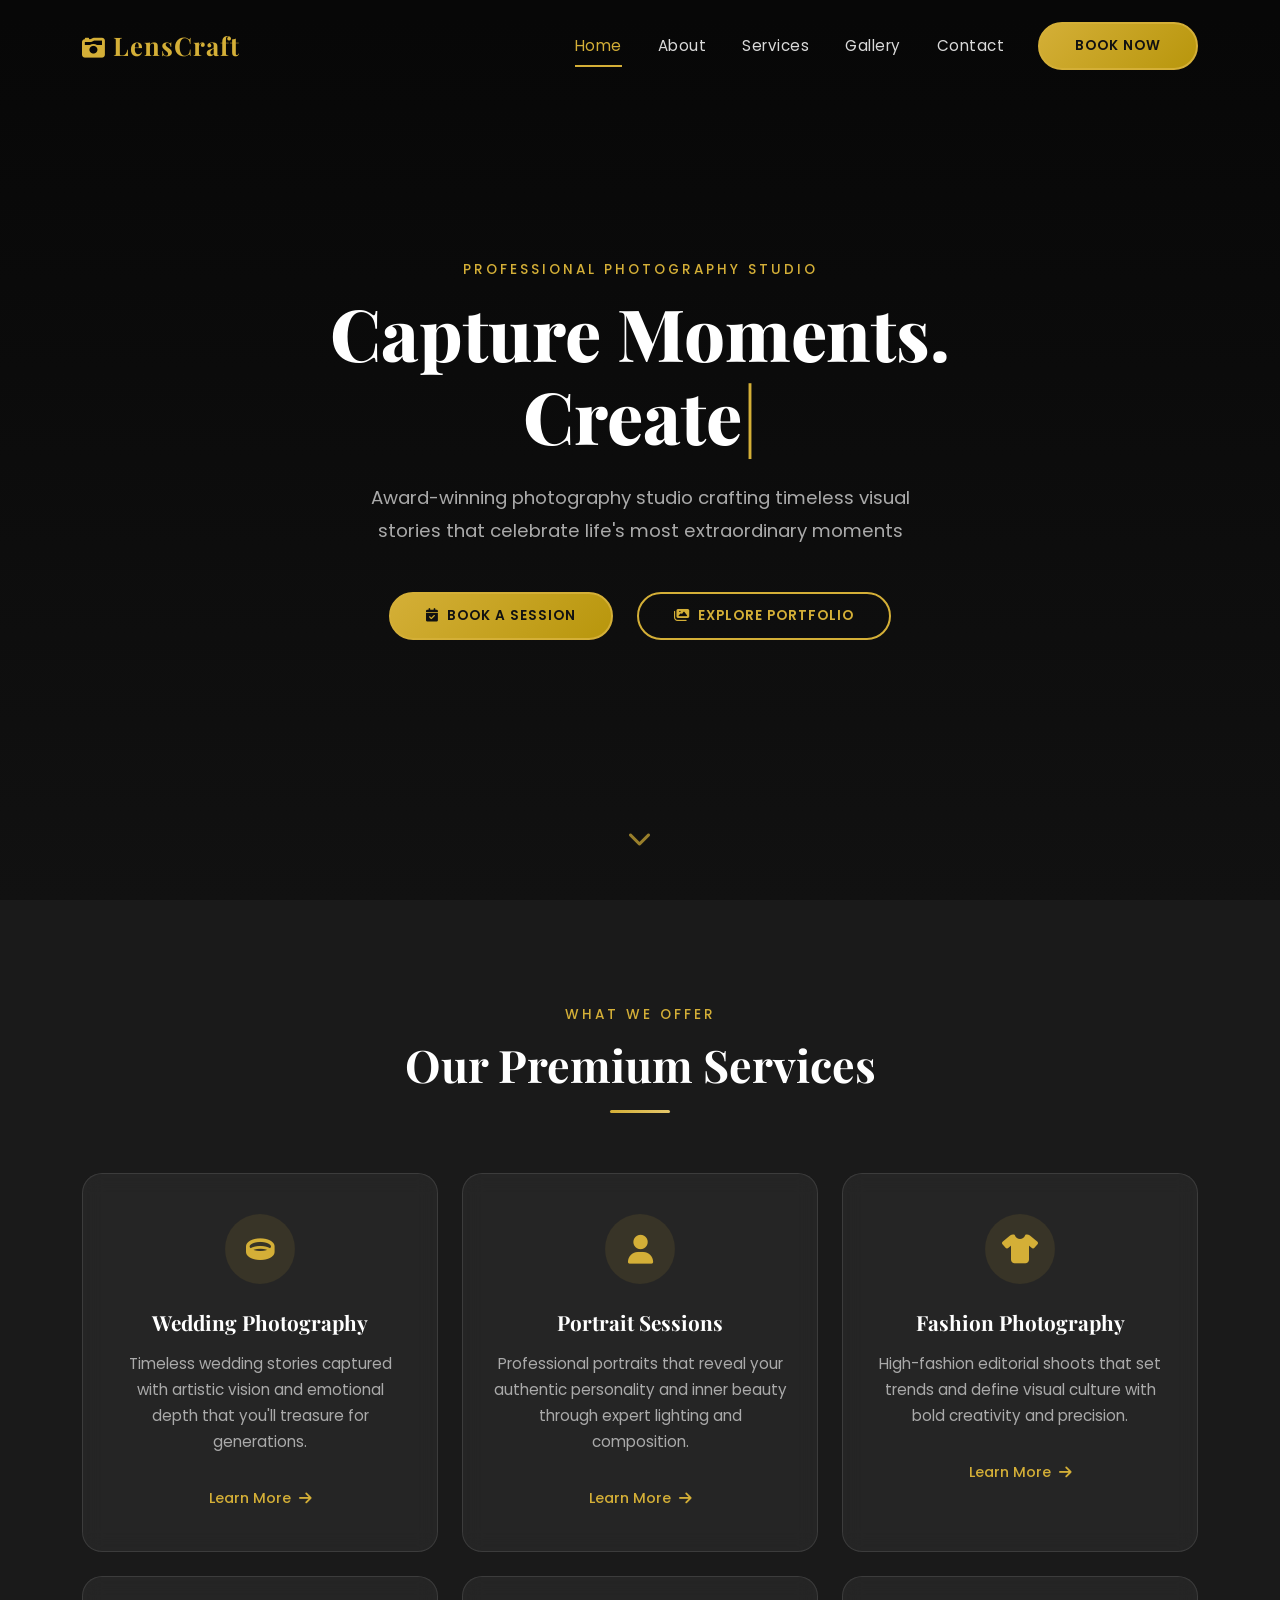
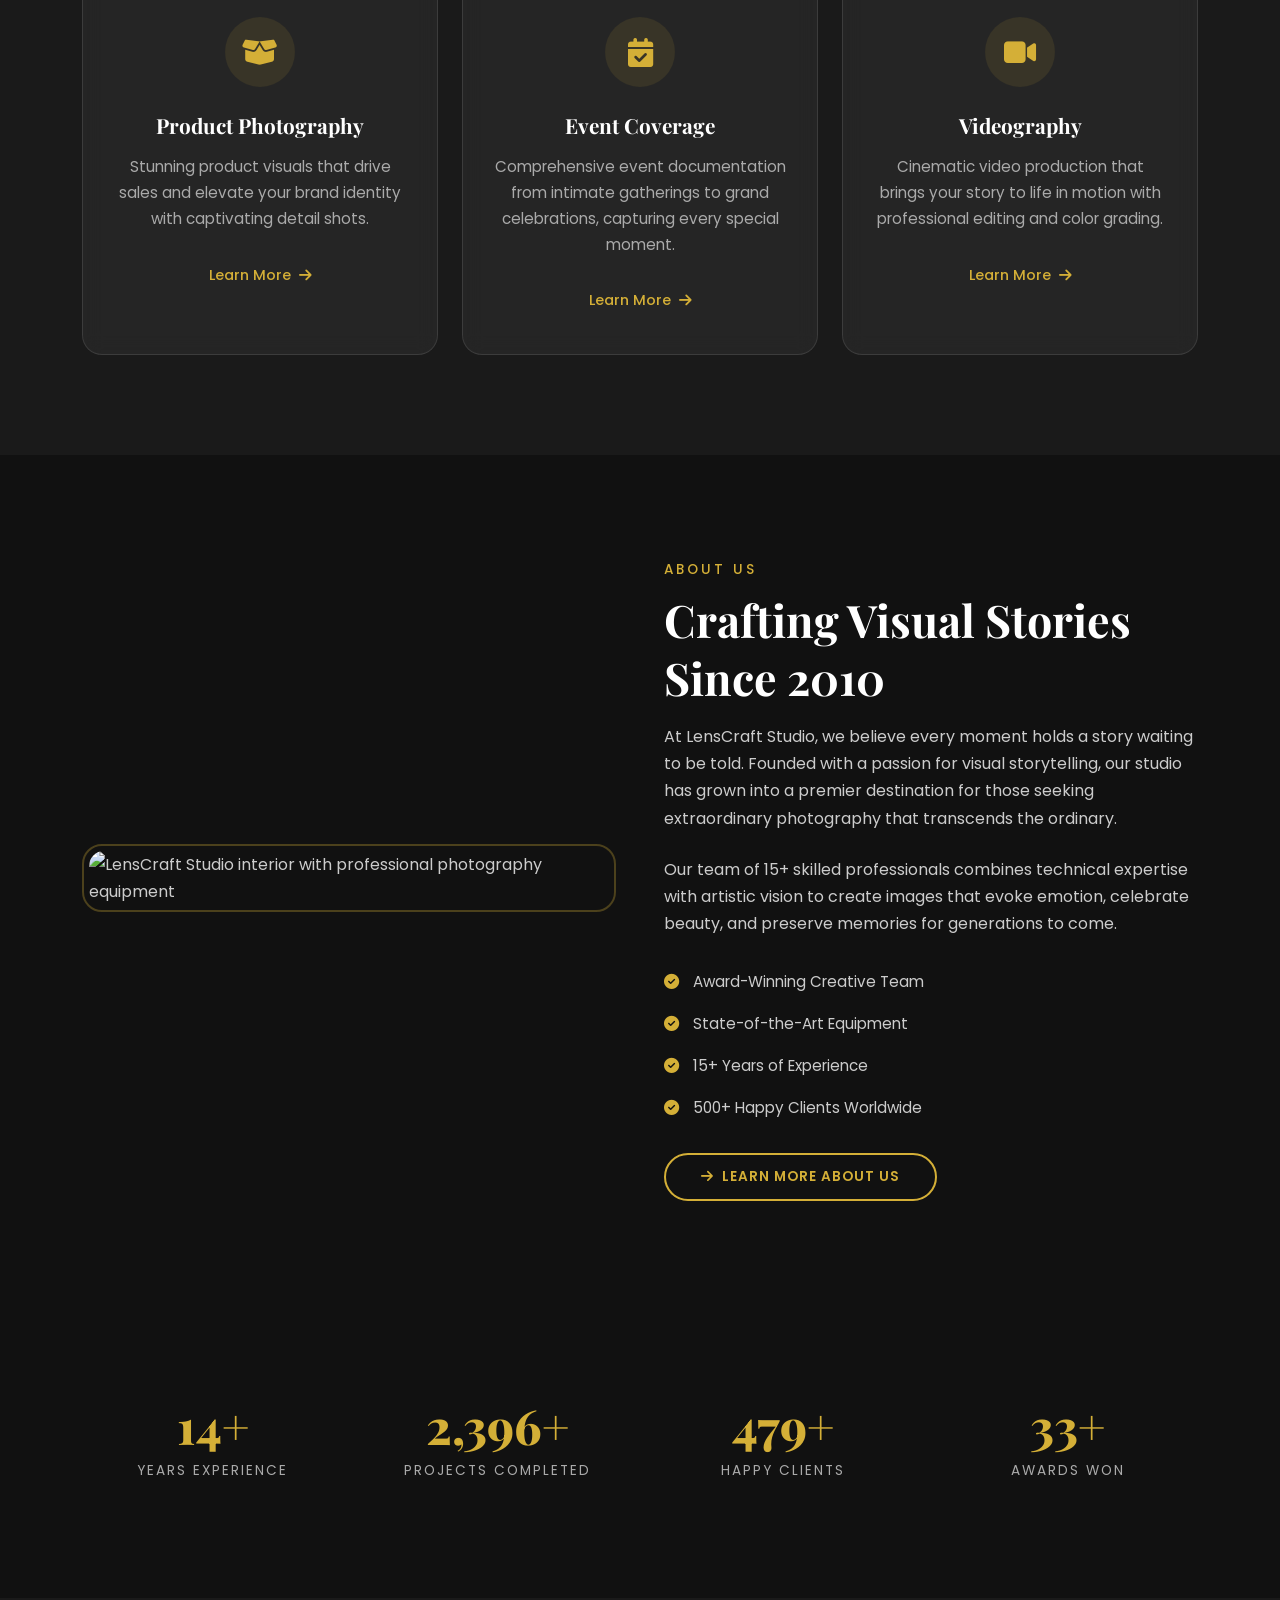
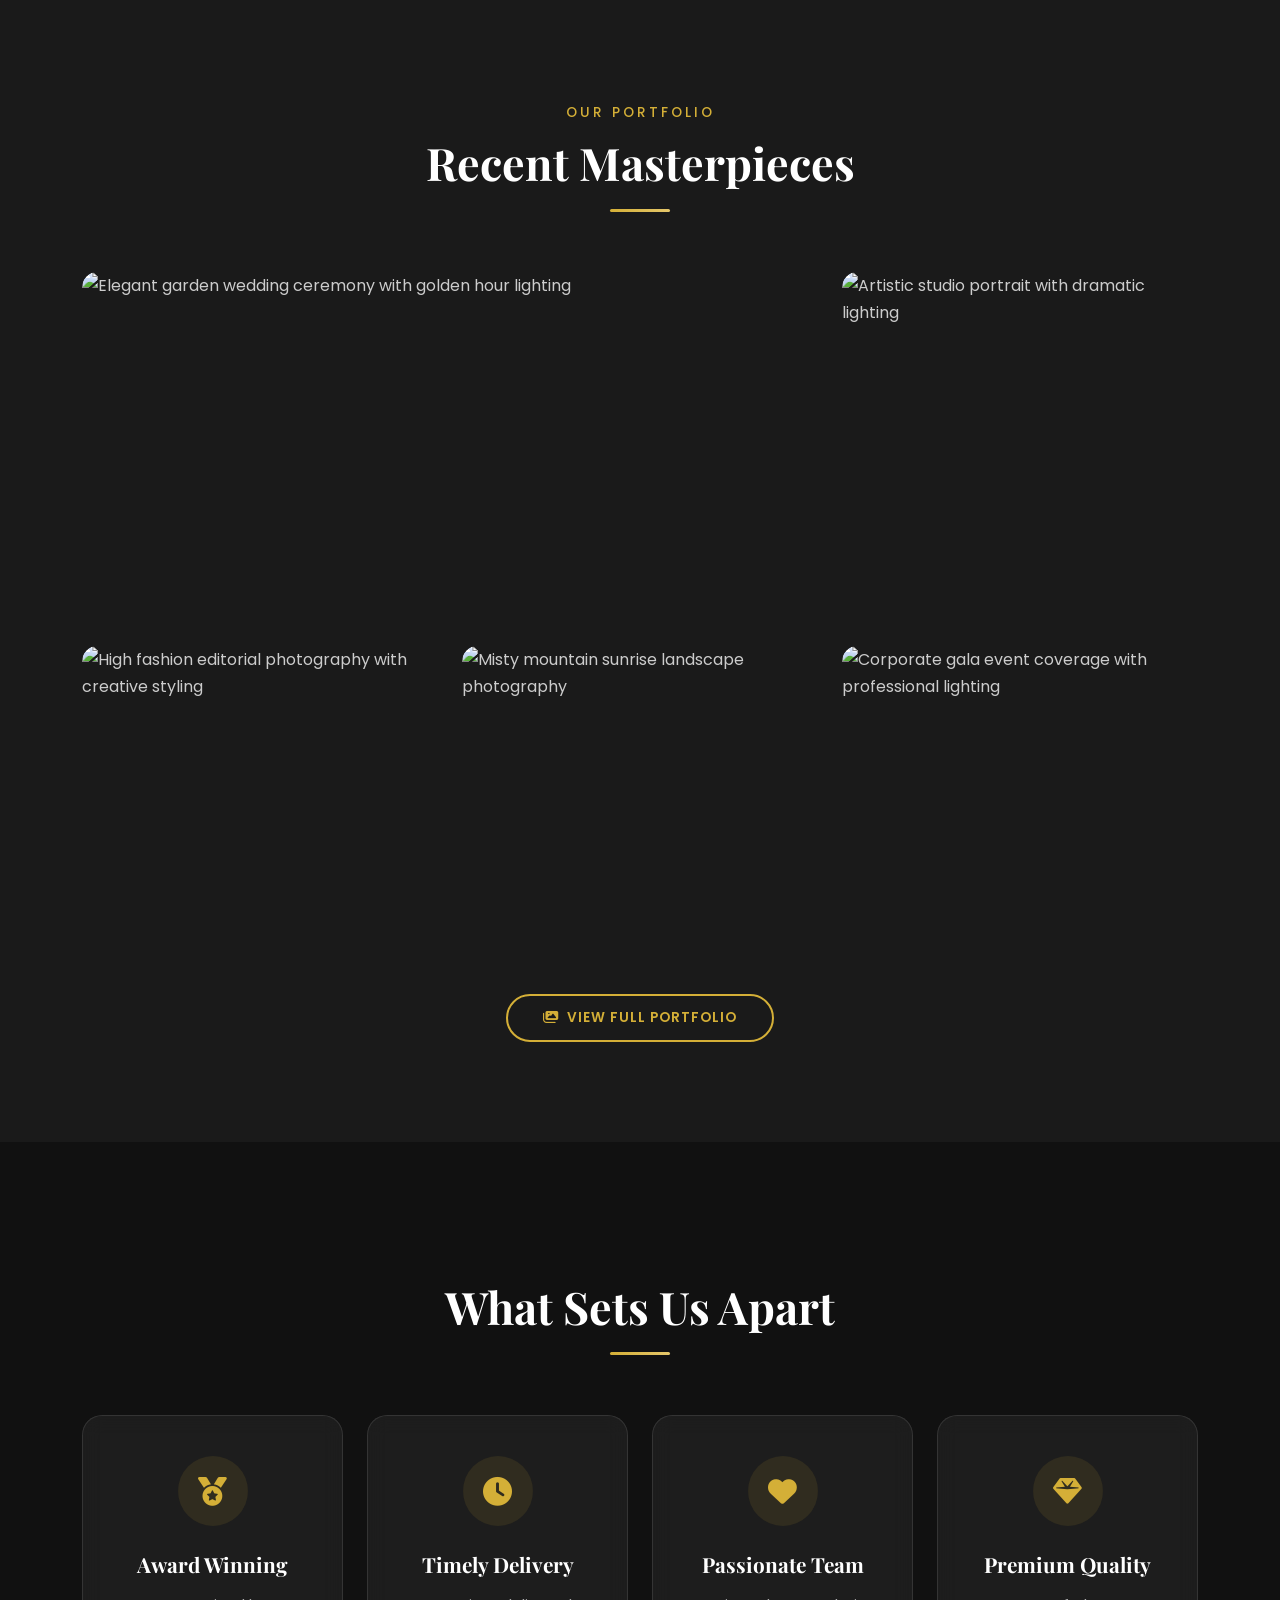
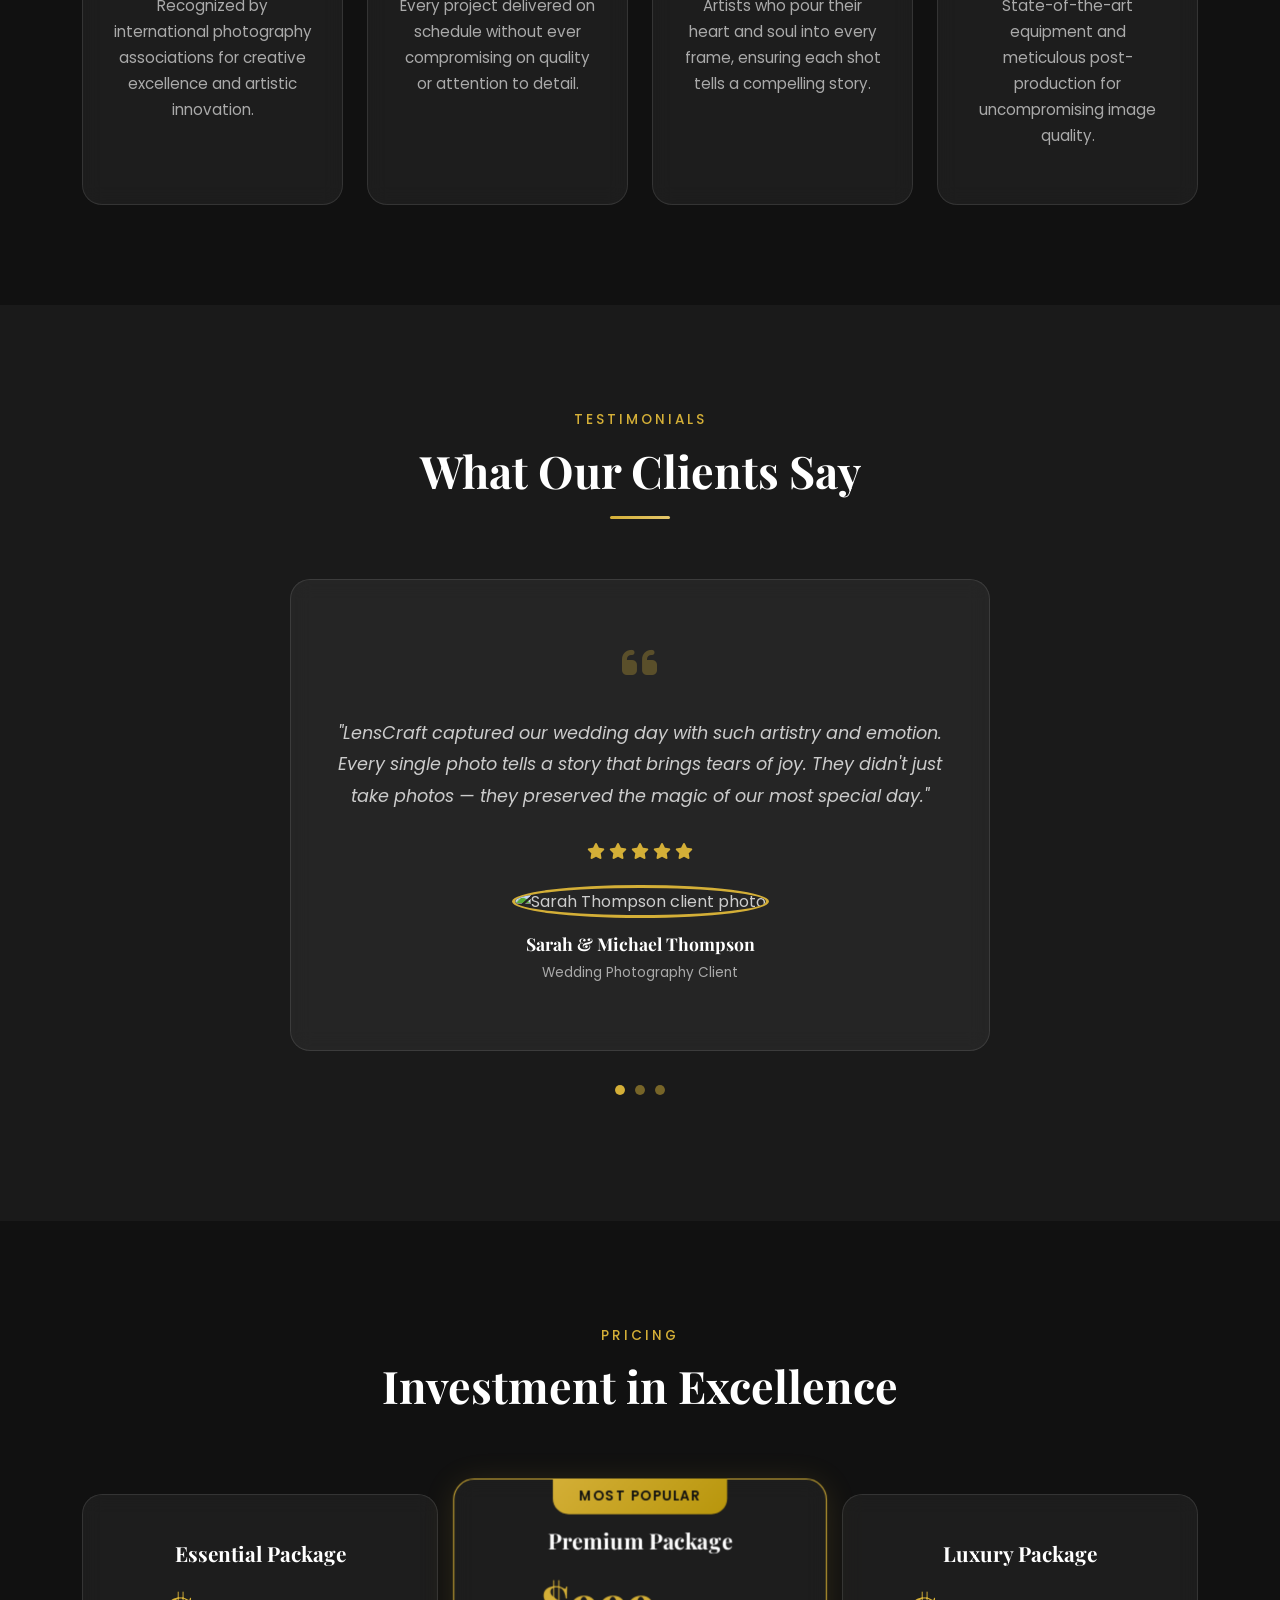
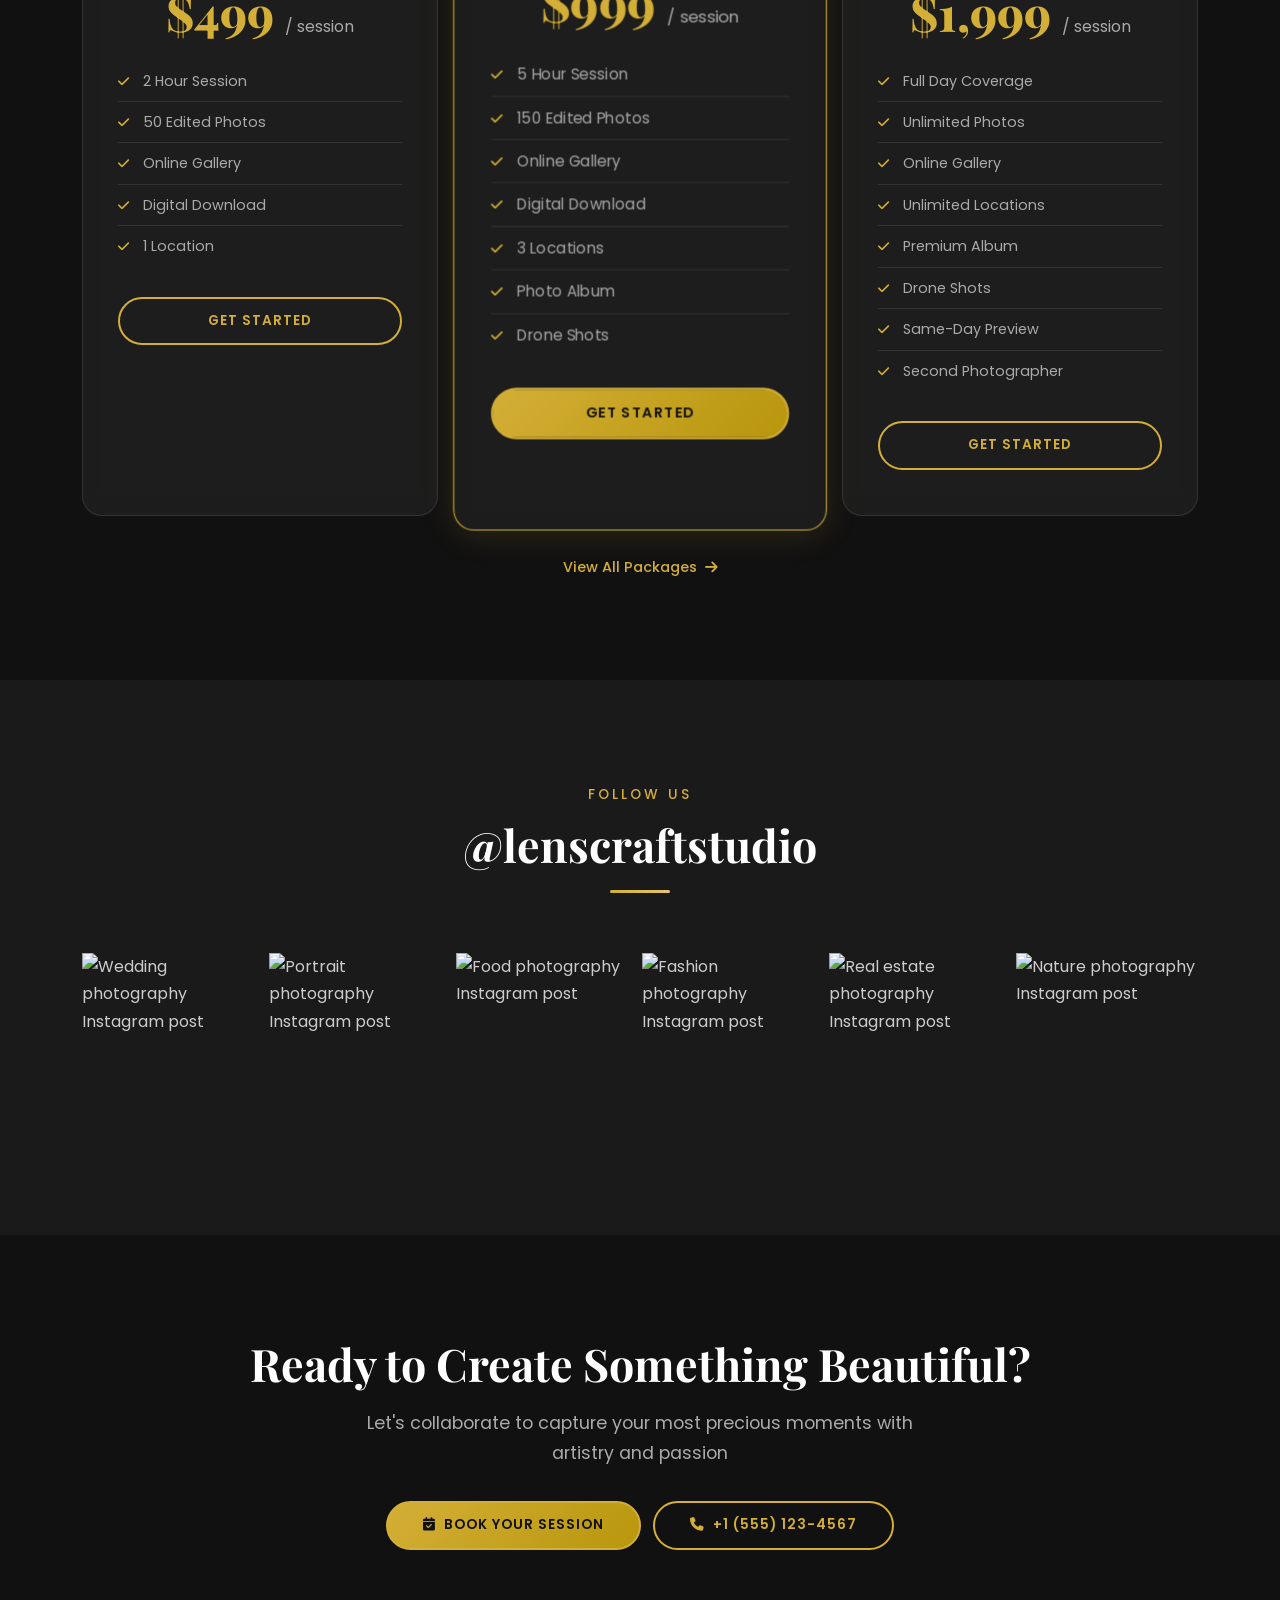
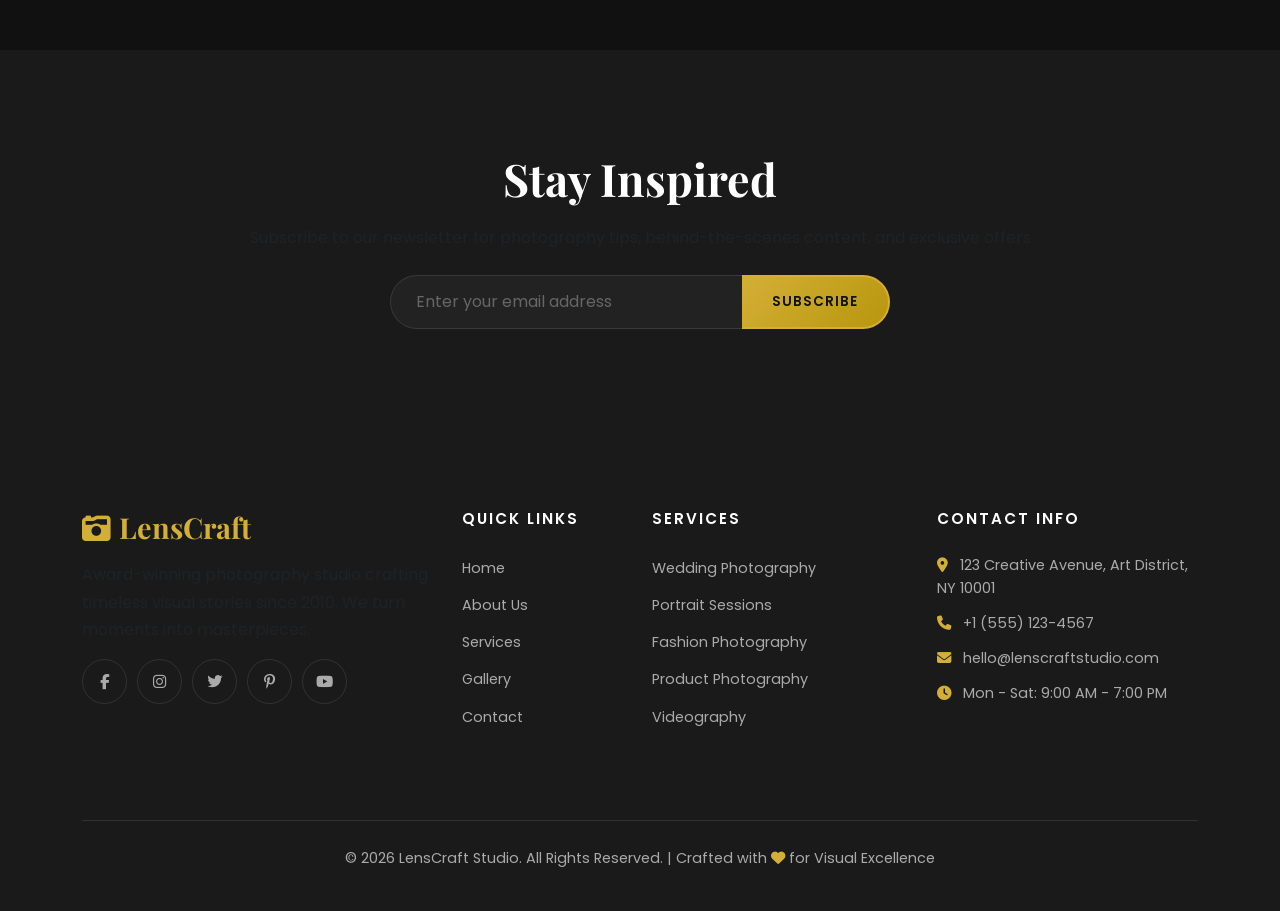
==== index.html @ 36d91181 "Initial commit" ====
<!DOCTYPE html>
<html lang="en">
<head>
    <meta charset="UTF-8">
    <meta name="viewport" content="width=device-width, initial-scale=1.0">
    <meta http-equiv="X-UA-Compatible" content="ie=edge">
    <title>LensCraft Studio | Premium Photography & Videography Services</title>
    <meta name="description" content="LensCraft Studio offers world-class photography and videography services. Specializing in weddings, portraits, fashion, and commercial photography. Book your session today.">
    <meta name="keywords" content="photography studio, wedding photography, portrait photography, professional photographer, videography">
    <meta name="author" content="LensCraft Studio">
    <!-- Open Graph -->
    <meta property="og:title" content="LensCraft Studio | Premium Photography & Videography">
    <meta property="og:description" content="Capture your most precious moments with our world-class photography services.">
    <meta property="og:type" content="website">
    <meta property="og:url" content="https://www.lenscraftstudio.com">
    <meta property="og:image" content="images/og-image.jpg">
    <!-- Twitter Card -->
    <meta name="twitter:card" content="summary_large_image">
    <meta name="twitter:title" content="LensCraft Studio | Premium Photography">
    <meta name="twitter:description" content="World-class photography and videography services.">
    <link rel="icon" type="image/png" href="images/favicon.png">
    <!-- CDN Links -->
    <link href="https://cdn.jsdelivr.net/npm/bootstrap@5.3.3/dist/css/bootstrap.min.css" rel="stylesheet">
    <link href="https://cdnjs.cloudflare.com/ajax/libs/font-awesome/6.5.1/css/all.min.css" rel="stylesheet">
    <link href="https://cdn.jsdelivr.net/npm/bootstrap-icons@1.11.3/font/bootstrap-icons.min.css" rel="stylesheet">
    <link href="https://fonts.googleapis.com/css2?family=Playfair+Display:wght@400;500;600;700;800;900&family=Poppins:wght@300;400;500;600;700&display=swap" rel="stylesheet">
    <link rel="stylesheet" href="css/style.css">
    <link rel="stylesheet" href="css/responsive.css">
</head>
<body>

    <!-- ======================== Loading Screen ======================== -->
    <div id="loading-screen">
        <div class="loader-content">
            <div class="spinner"></div>
            <p class="loader-text">LensCraft Studio</p>
        </div>
    </div>

    <!-- ======================== Navigation ======================== -->
    <nav class="navbar navbar-expand-lg navbar-dark fixed-top main-navbar" id="mainNavbar">
        <div class="container">
            <a class="navbar-brand" href="index.html">
                <i class="fas fa-camera-retro me-2"></i>LensCraft
            </a>
            <button class="navbar-toggler border-0" type="button" data-bs-toggle="collapse" data-bs-target="#navbarNav" aria-controls="navbarNav" aria-expanded="false" aria-label="Toggle navigation">
                <span class="navbar-toggler-icon"></span>
            </button>
            <div class="collapse navbar-collapse" id="navbarNav">
                <ul class="navbar-nav ms-auto me-lg-3">
                    <li class="nav-item"><a class="nav-link" href="index.html">Home</a></li>
                    <li class="nav-item"><a class="nav-link" href="about.html">About</a></li>
                    <li class="nav-item"><a class="nav-link" href="services.html">Services</a></li>
                    <li class="nav-item"><a class="nav-link" href="gallery.html">Gallery</a></li>
                    <li class="nav-item"><a class="nav-link" href="contact.html">Contact</a></li>
                </ul>
                <a href="contact.html" class="btn btn-gold">Book Now</a>
            </div>
        </div>
    </nav>

    <!-- ======================== Hero Section ======================== -->
    <section class="hero-section" style="background-image: url('https://images.unsplash.com/photo-1492691527719-9d1e07e534b4?w=1920&q=80');" aria-label="Hero Banner">
        <div class="hero-overlay"></div>
        <div class="hero-content">
            <p class="section-subtitle reveal">PROFESSIONAL PHOTOGRAPHY STUDIO</p>
            <h1 class="hero-title reveal reveal-delay-1">
                <span class="typing-text" data-text="Capture Moments. Create Memories."></span><span class="typing-cursor">|</span>
            </h1>
            <p class="hero-subtitle reveal reveal-delay-2">Award-winning photography studio crafting timeless visual stories that celebrate life's most extraordinary moments</p>
            <div class="hero-buttons reveal reveal-delay-3">
                <a href="contact.html" class="btn btn-gold"><i class="fas fa-calendar-check me-2"></i>Book a Session</a>
                <a href="gallery.html" class="btn btn-gold-outline"><i class="fas fa-images me-2"></i>Explore Portfolio</a>
            </div>
        </div>
        <a href="#services" class="scroll-indicator" aria-label="Scroll down">
            <i class="fas fa-chevron-down"></i>
        </a>
    </section>

    <!-- ======================== Featured Services ======================== -->
    <section id="services" class="section-padding bg-darker-section">
        <div class="container">
            <div class="section-header">
                <p class="section-subtitle reveal">WHAT WE OFFER</p>
                <h2 class="section-title reveal">Our Premium Services</h2>
                <div class="section-divider reveal"></div>
            </div>
            <div class="row g-4">
                <!-- Service 1 -->
                <div class="col-lg-4 col-md-6 reveal reveal-delay-1">
                    <div class="glass-card text-center">
                        <div class="card-icon mx-auto"><i class="fas fa-ring"></i></div>
                        <h5>Wedding Photography</h5>
                        <p>Timeless wedding stories captured with artistic vision and emotional depth that you'll treasure for generations.</p>
                        <a href="services.html" class="card-link">Learn More <i class="fas fa-arrow-right ms-1"></i></a>
                    </div>
                </div>
                <!-- Service 2 -->
                <div class="col-lg-4 col-md-6 reveal reveal-delay-2">
                    <div class="glass-card text-center">
                        <div class="card-icon mx-auto"><i class="fas fa-user"></i></div>
                        <h5>Portrait Sessions</h5>
                        <p>Professional portraits that reveal your authentic personality and inner beauty through expert lighting and composition.</p>
                        <a href="services.html" class="card-link">Learn More <i class="fas fa-arrow-right ms-1"></i></a>
                    </div>
                </div>
                <!-- Service 3 -->
                <div class="col-lg-4 col-md-6 reveal reveal-delay-3">
                    <div class="glass-card text-center">
                        <div class="card-icon mx-auto"><i class="fas fa-shirt"></i></div>
                        <h5>Fashion Photography</h5>
                        <p>High-fashion editorial shoots that set trends and define visual culture with bold creativity and precision.</p>
                        <a href="services.html" class="card-link">Learn More <i class="fas fa-arrow-right ms-1"></i></a>
                    </div>
                </div>
                <!-- Service 4 -->
                <div class="col-lg-4 col-md-6 reveal reveal-delay-1">
                    <div class="glass-card text-center">
                        <div class="card-icon mx-auto"><i class="fas fa-box-open"></i></div>
                        <h5>Product Photography</h5>
                        <p>Stunning product visuals that drive sales and elevate your brand identity with captivating detail shots.</p>
                        <a href="services.html" class="card-link">Learn More <i class="fas fa-arrow-right ms-1"></i></a>
                    </div>
                </div>
                <!-- Service 5 -->
                <div class="col-lg-4 col-md-6 reveal reveal-delay-2">
                    <div class="glass-card text-center">
                        <div class="card-icon mx-auto"><i class="fas fa-calendar-check"></i></div>
                        <h5>Event Coverage</h5>
                        <p>Comprehensive event documentation from intimate gatherings to grand celebrations, capturing every special moment.</p>
                        <a href="services.html" class="card-link">Learn More <i class="fas fa-arrow-right ms-1"></i></a>
                    </div>
                </div>
                <!-- Service 6 -->
                <div class="col-lg-4 col-md-6 reveal reveal-delay-3">
                    <div class="glass-card text-center">
                        <div class="card-icon mx-auto"><i class="fas fa-video"></i></div>
                        <h5>Videography</h5>
                        <p>Cinematic video production that brings your story to life in motion with professional editing and color grading.</p>
                        <a href="services.html" class="card-link">Learn More <i class="fas fa-arrow-right ms-1"></i></a>
                    </div>
                </div>
            </div>
        </div>
    </section>

    <!-- ======================== About Preview ======================== -->
    <section class="section-padding">
        <div class="container">
            <div class="row align-items-center g-5">
                <div class="col-lg-6 reveal">
                    <div class="gold-border-accent">
                        <div class="img-zoom-container">
                            <img src="https://images.unsplash.com/photo-1574717024653-61fd2cf4d44d?w=800&q=80" alt="LensCraft Studio interior with professional photography equipment" class="img-fluid rounded">
                        </div>
                    </div>
                </div>
                <div class="col-lg-6 reveal reveal-delay-1">
                    <p class="section-subtitle">ABOUT US</p>
                    <h2 class="section-title">Crafting Visual Stories Since 2010</h2>
                    <p class="mb-4">At LensCraft Studio, we believe every moment holds a story waiting to be told. Founded with a passion for visual storytelling, our studio has grown into a premier destination for those seeking extraordinary photography that transcends the ordinary.</p>
                    <p class="mb-4">Our team of 15+ skilled professionals combines technical expertise with artistic vision to create images that evoke emotion, celebrate beauty, and preserve memories for generations to come.</p>
                    <ul class="about-list mb-4">
                        <li><i class="fas fa-check-circle"></i> Award-Winning Creative Team</li>
                        <li><i class="fas fa-check-circle"></i> State-of-the-Art Equipment</li>
                        <li><i class="fas fa-check-circle"></i> 15+ Years of Experience</li>
                        <li><i class="fas fa-check-circle"></i> 500+ Happy Clients Worldwide</li>
                    </ul>
                    <a href="about.html" class="btn btn-gold-outline"><i class="fas fa-arrow-right me-2"></i>Learn More About Us</a>
                </div>
            </div>
        </div>
    </section>

    <!-- ======================== Counter / Stats Section ======================== -->
    <section class="counter-section section-padding" style="background-image: url('https://images.unsplash.com/photo-1505739998589-00fc462bc0cf?w=1920&q=80');">
        <div class="hero-overlay"></div>
        <div class="container">
            <div class="row g-4">
                <div class="col-lg-3 col-6">
                    <div class="counter-box">
                        <h3 class="counter-number" data-target="15" data-suffix="+">0+</h3>
                        <p class="counter-label">Years Experience</p>
                    </div>
                </div>
                <div class="col-lg-3 col-6">
                    <div class="counter-box">
                        <h3 class="counter-number" data-target="2500" data-suffix="+">0+</h3>
                        <p class="counter-label">Projects Completed</p>
                    </div>
                </div>
                <div class="col-lg-3 col-6">
                    <div class="counter-box">
                        <h3 class="counter-number" data-target="500" data-suffix="+">0+</h3>
                        <p class="counter-label">Happy Clients</p>
                    </div>
                </div>
                <div class="col-lg-3 col-6">
                    <div class="counter-box">
                        <h3 class="counter-number" data-target="35" data-suffix="+">0+</h3>
                        <p class="counter-label">Awards Won</p>
                    </div>
                </div>
            </div>
        </div>
    </section>

    <!-- ======================== Portfolio Preview ======================== -->
    <section class="section-padding bg-darker-section">
        <div class="container">
            <div class="section-header">
                <p class="section-subtitle reveal">OUR PORTFOLIO</p>
                <h2 class="section-title reveal">Recent Masterpieces</h2>
                <div class="section-divider reveal"></div>
            </div>
            <div class="row g-4">
                <div class="col-lg-8 col-md-6 reveal reveal-delay-1">
                    <div class="gallery-item">
                        <div class="gallery-item-inner">
                            <img src="https://images.unsplash.com/photo-1519741497674-611481863552?w=800&q=80" alt="Elegant garden wedding ceremony with golden hour lighting" class="img-fluid" style="height: 350px; width: 100%; object-fit: cover;">
                            <div class="gallery-overlay">
                                <span class="category-badge">Wedding</span>
                                <h5>Golden Hour Ceremony</h5>
                                <p>View Project</p>
                            </div>
                        </div>
                    </div>
                </div>
                <div class="col-lg-4 col-md-6 reveal reveal-delay-2">
                    <div class="gallery-item">
                        <div class="gallery-item-inner">
                            <img src="https://images.unsplash.com/photo-1531746020798-e6953c6e8e04?w=800&q=80" alt="Artistic studio portrait with dramatic lighting" class="img-fluid" style="height: 350px; width: 100%; object-fit: cover;">
                            <div class="gallery-overlay">
                                <span class="category-badge">Portrait</span>
                                <h5>Studio Portrait</h5>
                                <p>View Project</p>
                            </div>
                        </div>
                    </div>
                </div>
                <div class="col-lg-4 col-md-6 reveal reveal-delay-1">
                    <div class="gallery-item">
                        <div class="gallery-item-inner">
                            <img src="https://images.unsplash.com/photo-1469334031218-e382a71b716b?w=800&q=80" alt="High fashion editorial photography with creative styling" class="img-fluid" style="height: 300px; width: 100%; object-fit: cover;">
                            <div class="gallery-overlay">
                                <span class="category-badge">Fashion</span>
                                <h5>Editorial Fashion</h5>
                                <p>View Project</p>
                            </div>
                        </div>
                    </div>
                </div>
                <div class="col-lg-4 col-md-6 reveal reveal-delay-2">
                    <div class="gallery-item">
                        <div class="gallery-item-inner">
                            <img src="https://images.unsplash.com/photo-1470071459604-3b5ec3a7fe05?w=800&q=80" alt="Misty mountain sunrise landscape photography" class="img-fluid" style="height: 300px; width: 100%; object-fit: cover;">
                            <div class="gallery-overlay">
                                <span class="category-badge">Nature</span>
                                <h5>Mountain Sunrise</h5>
                                <p>View Project</p>
                            </div>
                        </div>
                    </div>
                </div>
                <div class="col-lg-4 col-md-6 reveal reveal-delay-3">
                    <div class="gallery-item">
                        <div class="gallery-item-inner">
                            <img src="https://images.unsplash.com/photo-1540575467063-178a50c2df87?w=800&q=80" alt="Corporate gala event coverage with professional lighting" class="img-fluid" style="height: 300px; width: 100%; object-fit: cover;">
                            <div class="gallery-overlay">
                                <span class="category-badge">Events</span>
                                <h5>Corporate Gala</h5>
                                <p>View Project</p>
                            </div>
                        </div>
                    </div>
                </div>
            </div>
            <div class="text-center mt-5 reveal">
                <a href="gallery.html" class="btn btn-gold-outline"><i class="fas fa-images me-2"></i>View Full Portfolio</a>
            </div>
        </div>
    </section>

    <!-- ======================== Why Choose Us ======================== -->
    <section class="section-padding">
        <div class="container">
            <div class="section-header">
                <p class="section-subtitle reveal">WHY CHOOSE US</p>
                <h2 class="section-title reveal">What Sets Us Apart</h2>
                <div class="section-divider reveal"></div>
            </div>
            <div class="row g-4">
                <div class="col-lg-3 col-md-6 reveal reveal-delay-1">
                    <div class="glass-card text-center">
                        <div class="card-icon mx-auto"><i class="fas fa-medal"></i></div>
                        <h5>Award Winning</h5>
                        <p>Recognized by international photography associations for creative excellence and artistic innovation.</p>
                    </div>
                </div>
                <div class="col-lg-3 col-md-6 reveal reveal-delay-2">
                    <div class="glass-card text-center">
                        <div class="card-icon mx-auto"><i class="fas fa-clock"></i></div>
                        <h5>Timely Delivery</h5>
                        <p>Every project delivered on schedule without ever compromising on quality or attention to detail.</p>
                    </div>
                </div>
                <div class="col-lg-3 col-md-6 reveal reveal-delay-3">
                    <div class="glass-card text-center">
                        <div class="card-icon mx-auto"><i class="fas fa-heart"></i></div>
                        <h5>Passionate Team</h5>
                        <p>Artists who pour their heart and soul into every frame, ensuring each shot tells a compelling story.</p>
                    </div>
                </div>
                <div class="col-lg-3 col-md-6 reveal reveal-delay-4">
                    <div class="glass-card text-center">
                        <div class="card-icon mx-auto"><i class="fas fa-gem"></i></div>
                        <h5>Premium Quality</h5>
                        <p>State-of-the-art equipment and meticulous post-production for uncompromising image quality.</p>
                    </div>
                </div>
            </div>
        </div>
    </section>

    <!-- ======================== Testimonials ======================== -->
    <section class="section-padding bg-darker-section">
        <div class="container">
            <div class="section-header">
                <p class="section-subtitle reveal">TESTIMONIALS</p>
                <h2 class="section-title reveal">What Our Clients Say</h2>
                <div class="section-divider reveal"></div>
            </div>
            <div class="row justify-content-center reveal">
                <div class="col-lg-8">
                    <div id="testimonialCarousel" class="carousel slide" data-bs-ride="carousel" data-bs-interval="5000">
                        <div class="carousel-inner">
                            <!-- Testimonial 1 -->
                            <div class="carousel-item active">
                                <div class="testimonial-card">
                                    <div class="quote-icon"><i class="fas fa-quote-left"></i></div>
                                    <p class="testimonial-text">"LensCraft captured our wedding day with such artistry and emotion. Every single photo tells a story that brings tears of joy. They didn't just take photos — they preserved the magic of our most special day."</p>
                                    <div class="testimonial-stars">
                                        <i class="fas fa-star"></i> <i class="fas fa-star"></i> <i class="fas fa-star"></i> <i class="fas fa-star"></i> <i class="fas fa-star"></i>
                                    </div>
                                    <img src="https://images.unsplash.com/photo-1494790108377-be9c29b29330?w=150&q=80" alt="Sarah Thompson client photo" class="client-photo">
                                    <h5 class="client-name">Sarah & Michael Thompson</h5>
                                    <p class="client-role">Wedding Photography Client</p>
                                </div>
                            </div>
                            <!-- Testimonial 2 -->
                            <div class="carousel-item">
                                <div class="testimonial-card">
                                    <div class="quote-icon"><i class="fas fa-quote-left"></i></div>
                                    <p class="testimonial-text">"The team's professionalism and creative vision transformed our product line. Sales increased by 40% after launching the new product photos. LensCraft truly understands how to make brands shine."</p>
                                    <div class="testimonial-stars">
                                        <i class="fas fa-star"></i> <i class="fas fa-star"></i> <i class="fas fa-star"></i> <i class="fas fa-star"></i> <i class="fas fa-star"></i>
                                    </div>
                                    <img src="https://images.unsplash.com/photo-1507003211169-0a1dd7228f2d?w=150&q=80" alt="James Rodriguez client photo" class="client-photo">
                                    <h5 class="client-name">James Rodriguez</h5>
                                    <p class="client-role">CEO, Luxe Brand</p>
                                </div>
                            </div>
                            <!-- Testimonial 3 -->
                            <div class="carousel-item">
                                <div class="testimonial-card">
                                    <div class="quote-icon"><i class="fas fa-quote-left"></i></div>
                                    <p class="testimonial-text">"An incredible experience from start to finish. The portrait session was comfortable and fun, and the results exceeded all my expectations. I finally have photos that truly represent who I am."</p>
                                    <div class="testimonial-stars">
                                        <i class="fas fa-star"></i> <i class="fas fa-star"></i> <i class="fas fa-star"></i> <i class="fas fa-star"></i> <i class="fas fa-star"></i>
                                    </div>
                                    <img src="https://images.unsplash.com/photo-1580489944761-15a19d654956?w=150&q=80" alt="Emily Chen client photo" class="client-photo">
                                    <h5 class="client-name">Emily Chen</h5>
                                    <p class="client-role">Portrait Photography Client</p>
                                </div>
                            </div>
                        </div>
                        <!-- Carousel Indicators -->
                        <div class="carousel-indicators position-relative mt-4">
                            <button type="button" data-bs-target="#testimonialCarousel" data-bs-slide-to="0" class="active" aria-current="true" aria-label="Slide 1"></button>
                            <button type="button" data-bs-target="#testimonialCarousel" data-bs-slide-to="1" aria-label="Slide 2"></button>
                            <button type="button" data-bs-target="#testimonialCarousel" data-bs-slide-to="2" aria-label="Slide 3"></button>
                        </div>
                    </div>
                </div>
            </div>
        </div>
    </section>

    <!-- ======================== Pricing Preview ======================== -->
    <section class="section-padding">
        <div class="container">
            <div class="section-header">
                <p class="section-subtitle reveal">PRICING</p>
                <h2 class="section-title reveal">Investment in Excellence</h2>
                <div class="section-divider reveal"></div>
            </div>
            <div class="row g-4 justify-content-center">
                <!-- Essential -->
                <div class="col-lg-4 col-md-6 reveal reveal-delay-1">
                    <div class="pricing-card">
                        <h4 class="pricing-name">Essential Package</h4>
                        <div class="price">$499 <span>/ session</span></div>
                        <ul class="pricing-features">
                            <li><i class="fas fa-check"></i> 2 Hour Session</li>
                            <li><i class="fas fa-check"></i> 50 Edited Photos</li>
                            <li><i class="fas fa-check"></i> Online Gallery</li>
                            <li><i class="fas fa-check"></i> Digital Download</li>
                            <li><i class="fas fa-check"></i> 1 Location</li>
                        </ul>
                        <a href="contact.html" class="btn btn-gold-outline w-100">Get Started</a>
                    </div>
                </div>
                <!-- Premium (Featured) -->
                <div class="col-lg-4 col-md-6 reveal reveal-delay-2">
                    <div class="pricing-card featured">
                        <span class="badge-popular">Most Popular</span>
                        <h4 class="pricing-name">Premium Package</h4>
                        <div class="price">$999 <span>/ session</span></div>
                        <ul class="pricing-features">
                            <li><i class="fas fa-check"></i> 5 Hour Session</li>
                            <li><i class="fas fa-check"></i> 150 Edited Photos</li>
                            <li><i class="fas fa-check"></i> Online Gallery</li>
                            <li><i class="fas fa-check"></i> Digital Download</li>
                            <li><i class="fas fa-check"></i> 3 Locations</li>
                            <li><i class="fas fa-check"></i> Photo Album</li>
                            <li><i class="fas fa-check"></i> Drone Shots</li>
                        </ul>
                        <a href="contact.html" class="btn btn-gold w-100">Get Started</a>
                    </div>
                </div>
                <!-- Luxury -->
                <div class="col-lg-4 col-md-6 reveal reveal-delay-3">
                    <div class="pricing-card">
                        <h4 class="pricing-name">Luxury Package</h4>
                        <div class="price">$1,999 <span>/ session</span></div>
                        <ul class="pricing-features">
                            <li><i class="fas fa-check"></i> Full Day Coverage</li>
                            <li><i class="fas fa-check"></i> Unlimited Photos</li>
                            <li><i class="fas fa-check"></i> Online Gallery</li>
                            <li><i class="fas fa-check"></i> Unlimited Locations</li>
                            <li><i class="fas fa-check"></i> Premium Album</li>
                            <li><i class="fas fa-check"></i> Drone Shots</li>
                            <li><i class="fas fa-check"></i> Same-Day Preview</li>
                            <li><i class="fas fa-check"></i> Second Photographer</li>
                        </ul>
                        <a href="contact.html" class="btn btn-gold-outline w-100">Get Started</a>
                    </div>
                </div>
            </div>
            <div class="text-center mt-4 reveal">
                <a href="services.html" class="card-link">View All Packages <i class="fas fa-arrow-right ms-1"></i></a>
            </div>
        </div>
    </section>

    <!-- ======================== Instagram Feed ======================== -->
    <section class="section-padding bg-darker-section">
        <div class="container">
            <div class="section-header">
                <p class="section-subtitle reveal">FOLLOW US</p>
                <h2 class="section-title reveal">@lenscraftstudio</h2>
                <div class="section-divider reveal"></div>
            </div>
            <div class="instagram-grid reveal">
                <div class="instagram-item">
                    <img src="https://images.unsplash.com/photo-1519741497674-611481863552?w=400&q=80" alt="Wedding photography Instagram post">
                    <div class="insta-overlay"><i class="fab fa-instagram"></i></div>
                </div>
                <div class="instagram-item">
                    <img src="https://images.unsplash.com/photo-1531746020798-e6953c6e8e04?w=400&q=80" alt="Portrait photography Instagram post">
                    <div class="insta-overlay"><i class="fab fa-instagram"></i></div>
                </div>
                <div class="instagram-item">
                    <img src="https://images.unsplash.com/photo-1476224203421-9ac39bcb3327?w=400&q=80" alt="Food photography Instagram post">
                    <div class="insta-overlay"><i class="fab fa-instagram"></i></div>
                </div>
                <div class="instagram-item">
                    <img src="https://images.unsplash.com/photo-1469334031218-e382a71b716b?w=400&q=80" alt="Fashion photography Instagram post">
                    <div class="insta-overlay"><i class="fab fa-instagram"></i></div>
                </div>
                <div class="instagram-item">
                    <img src="https://images.unsplash.com/photo-1600596542815-ffad4c1539a9?w=400&q=80" alt="Real estate photography Instagram post">
                    <div class="insta-overlay"><i class="fab fa-instagram"></i></div>
                </div>
                <div class="instagram-item">
                    <img src="https://images.unsplash.com/photo-1470071459604-3b5ec3a7fe05?w=400&q=80" alt="Nature photography Instagram post">
                    <div class="insta-overlay"><i class="fab fa-instagram"></i></div>
                </div>
            </div>
        </div>
    </section>

    <!-- ======================== CTA Banner ======================== -->
    <section class="cta-section" style="background-image: url('https://images.unsplash.com/photo-1554048612-b6a482bc67e5?w=1920&q=80');">
        <div class="hero-overlay"></div>
        <div class="cta-content">
            <h2 class="reveal">Ready to Create Something Beautiful?</h2>
            <p class="reveal reveal-delay-1">Let's collaborate to capture your most precious moments with artistry and passion</p>
            <div class="reveal reveal-delay-2">
                <a href="contact.html" class="btn btn-gold me-2"><i class="fas fa-calendar-check me-2"></i>Book Your Session</a>
                <a href="tel:+15551234567" class="btn btn-gold-outline"><i class="fas fa-phone me-2"></i>+1 (555) 123-4567</a>
            </div>
        </div>
    </section>

    <!-- ======================== Newsletter ======================== -->
    <section class="newsletter-section section-padding">
        <div class="container">
            <div class="text-center">
                <h2 class="section-title reveal">Stay Inspired</h2>
                <p class="text-muted mb-4 reveal">Subscribe to our newsletter for photography tips, behind-the-scenes content, and exclusive offers</p>
                <form class="newsletter-form reveal" aria-label="Newsletter subscription">
                    <div class="input-group">
                        <input type="email" class="form-control" placeholder="Enter your email address" aria-label="Email address" required>
                        <button class="btn btn-gold" type="submit">Subscribe</button>
                    </div>
                </form>
            </div>
        </div>
    </section>

    <!-- ======================== Footer ======================== -->
    <footer class="main-footer">
        <div class="container">
            <div class="row">
                <!-- Brand Column -->
                <div class="col-lg-4 col-md-6 mb-4">
                    <h3 class="footer-brand"><i class="fas fa-camera-retro me-2"></i>LensCraft</h3>
                    <p class="text-muted">Award-winning photography studio crafting timeless visual stories since 2010. We turn moments into masterpieces.</p>
                    <div class="footer-social mt-3">
                        <a href="#" aria-label="Facebook"><i class="fab fa-facebook-f"></i></a>
                        <a href="#" aria-label="Instagram"><i class="fab fa-instagram"></i></a>
                        <a href="#" aria-label="Twitter"><i class="fab fa-twitter"></i></a>
                        <a href="#" aria-label="Pinterest"><i class="fab fa-pinterest-p"></i></a>
                        <a href="#" aria-label="YouTube"><i class="fab fa-youtube"></i></a>
                    </div>
                </div>
                <!-- Quick Links -->
                <div class="col-lg-2 col-md-6 mb-4">
                    <h5 class="footer-heading">Quick Links</h5>
                    <ul class="list-unstyled footer-links">
                        <li><a href="index.html">Home</a></li>
                        <li><a href="about.html">About Us</a></li>
                        <li><a href="services.html">Services</a></li>
                        <li><a href="gallery.html">Gallery</a></li>
                        <li><a href="contact.html">Contact</a></li>
                    </ul>
                </div>
                <!-- Services -->
                <div class="col-lg-3 col-md-6 mb-4">
                    <h5 class="footer-heading">Services</h5>
                    <ul class="list-unstyled footer-links">
                        <li><a href="services.html">Wedding Photography</a></li>
                        <li><a href="services.html">Portrait Sessions</a></li>
                        <li><a href="services.html">Fashion Photography</a></li>
                        <li><a href="services.html">Product Photography</a></li>
                        <li><a href="services.html">Videography</a></li>
                    </ul>
                </div>
                <!-- Contact Info -->
                <div class="col-lg-3 col-md-6 mb-4">
                    <h5 class="footer-heading">Contact Info</h5>
                    <ul class="list-unstyled footer-contact">
                        <li><i class="fas fa-map-marker-alt me-2 gold-text"></i> 123 Creative Avenue, Art District, NY 10001</li>
                        <li><i class="fas fa-phone me-2 gold-text"></i> +1 (555) 123-4567</li>
                        <li><i class="fas fa-envelope me-2 gold-text"></i> hello@lenscraftstudio.com</li>
                        <li><i class="fas fa-clock me-2 gold-text"></i> Mon - Sat: 9:00 AM - 7:00 PM</li>
                    </ul>
                </div>
            </div>
            <!-- Footer Bottom -->
            <div class="footer-bottom text-center">
                <p>&copy; 2026 LensCraft Studio. All Rights Reserved. | Crafted with <i class="fas fa-heart gold-text"></i> for Visual Excellence</p>
            </div>
        </div>
    </footer>

    <!-- ======================== Back to Top ======================== -->
    <button id="backToTop" class="back-to-top" aria-label="Back to top">
        <i class="fas fa-arrow-up"></i>
    </button>

    <!-- Scripts -->
    <script src="https://cdn.jsdelivr.net/npm/bootstrap@5.3.3/dist/js/bootstrap.bundle.min.js"></script>
    <script src="js/script.js"></script>
</body>
</html>
---- css/style.css ----
/* ============================================================
   LensCraft Studio - Premium Photography Website
   Main Stylesheet | style.css
   Design: Dark luxury theme with gold accents & glassmorphism
   ============================================================ */

/* ========================
   CSS Custom Properties
   ======================== */
:root {
    --bg-primary: #111111;
    --bg-secondary: #1A1A1A;
    --bg-tertiary: #222222;
    --gold: #D4AF37;
    --gold-light: #E5C76B;
    --gold-dark: #B8960C;
    --white: #FFFFFF;
    --light: #F8F9FA;
    --text-muted: #AAAAAA;
    --text-body: #CCCCCC;
    --glass-bg: rgba(255, 255, 255, 0.05);
    --glass-border: rgba(255, 255, 255, 0.1);
    --transition: all 0.4s cubic-bezier(0.25, 0.46, 0.45, 0.94);
    --shadow-gold: 0 4px 30px rgba(212, 175, 55, 0.15);
    --shadow-lg: 0 20px 60px rgba(0, 0, 0, 0.3);
}

/* ========================
   Reset & Base Styles
   ======================== */
*,
*::before,
*::after {
    box-sizing: border-box;
    margin: 0;
    padding: 0;
}

html {
    scroll-behavior: smooth;
}

/* Custom Scrollbar */
::-webkit-scrollbar {
    width: 8px;
}

::-webkit-scrollbar-track {
    background: var(--bg-primary);
}

::-webkit-scrollbar-thumb {
    background: var(--gold);
    border-radius: 10px;
}

::-webkit-scrollbar-thumb:hover {
    background: var(--gold-light);
}

body {
    font-family: 'Poppins', sans-serif;
    background-color: var(--bg-primary);
    color: var(--text-body);
    line-height: 1.7;
    overflow-x: hidden;
}

a {
    text-decoration: none;
    color: var(--gold);
    transition: var(--transition);
}

a:hover {
    color: var(--gold-light);
}

img {
    max-width: 100%;
    height: auto;
}

/* ========================
   Loading Screen
   ======================== */
#loading-screen {
    position: fixed;
    top: 0;
    left: 0;
    width: 100%;
    height: 100%;
    background: var(--bg-primary);
    display: flex;
    justify-content: center;
    align-items: center;
    z-index: 9999;
    transition: opacity 0.5s ease, visibility 0.5s ease;
}

#loading-screen.loaded {
    opacity: 0;
    visibility: hidden;
}

.loader-content {
    text-align: center;
}

.spinner {
    width: 45px;
    height: 45px;
    border: 3px solid var(--glass-border);
    border-top-color: var(--gold);
    border-radius: 50%;
    animation: spin 0.8s linear infinite;
    margin: 0 auto 20px;
}

.loader-text {
    font-family: 'Playfair Display', serif;
    font-size: 1.4rem;
    color: var(--gold);
    letter-spacing: 3px;
    font-weight: 600;
}

/* ========================
   Typography
   ======================== */
h1, h2, h3, h4, h5, h6 {
    font-family: 'Playfair Display', serif;
    font-weight: 700;
    color: var(--white);
    line-height: 1.3;
}

.section-subtitle {
    text-transform: uppercase;
    letter-spacing: 3px;
    color: var(--gold);
    font-size: 0.85rem;
    font-family: 'Poppins', sans-serif;
    font-weight: 500;
    margin-bottom: 10px;
    display: inline-block;
}

.section-title {
    font-size: 2.8rem;
    margin-bottom: 1rem;
}

.gold-text {
    color: var(--gold) !important;
}

.text-gradient {
    background: linear-gradient(135deg, var(--gold), var(--gold-light));
    -webkit-background-clip: text;
    -webkit-text-fill-color: transparent;
    background-clip: text;
}

/* ========================
   Navbar
   ======================== */
.main-navbar {
    background: transparent;
    padding: 1.2rem 0;
    transition: var(--transition);
    border-bottom: 1px solid transparent;
}

.main-navbar.scrolled {
    background: rgba(17, 17, 17, 0.95) !important;
    backdrop-filter: blur(20px);
    -webkit-backdrop-filter: blur(20px);
    padding: 0.6rem 0;
    box-shadow: 0 5px 30px rgba(0, 0, 0, 0.3);
    border-bottom: 1px solid var(--glass-border);
}

.navbar-brand {
    color: var(--gold) !important;
    font-size: 1.6rem;
    font-family: 'Playfair Display', serif;
    font-weight: 700;
    letter-spacing: 1px;
}

.navbar-brand i {
    font-size: 1.4rem;
}

.nav-link {
    color: rgba(255, 255, 255, 0.85) !important;
    font-weight: 400;
    font-size: 0.95rem;
    letter-spacing: 0.5px;
    padding: 8px 18px !important;
    position: relative;
    transition: var(--transition);
}

.nav-link::after {
    content: '';
    position: absolute;
    bottom: 0;
    left: 18px;
    right: 18px;
    height: 2px;
    background: var(--gold);
    transform: scaleX(0);
    transform-origin: right;
    transition: transform 0.4s ease;
}

.nav-link:hover::after,
.nav-link.active::after {
    transform: scaleX(1);
    transform-origin: left;
}

.nav-link:hover,
.nav-link.active {
    color: var(--gold) !important;
}

.navbar-toggler:focus {
    box-shadow: none;
}

/* ========================
   Buttons
   ======================== */
.btn-gold {
    background: linear-gradient(135deg, var(--gold), var(--gold-dark));
    color: var(--bg-primary) !important;
    padding: 12px 35px;
    border-radius: 50px;
    font-weight: 600;
    letter-spacing: 1px;
    text-transform: uppercase;
    font-size: 0.85rem;
    border: 2px solid var(--gold);
    transition: var(--transition);
    display: inline-block;
    position: relative;
    overflow: hidden;
}

.btn-gold:hover {
    transform: translateY(-3px);
    box-shadow: 0 8px 30px rgba(212, 175, 55, 0.4);
    background: linear-gradient(135deg, var(--gold-light), var(--gold));
    color: var(--bg-primary) !important;
}

.btn-gold-outline {
    background: transparent;
    color: var(--gold) !important;
    padding: 12px 35px;
    border-radius: 50px;
    font-weight: 600;
    letter-spacing: 1px;
    text-transform: uppercase;
    font-size: 0.85rem;
    border: 2px solid var(--gold);
    transition: var(--transition);
    display: inline-block;
}

.btn-gold-outline:hover {
    background: var(--gold);
    color: var(--bg-primary) !important;
    transform: translateY(-3px);
    box-shadow: 0 8px 30px rgba(212, 175, 55, 0.4);
}

/* ========================
   Hero Section
   ======================== */
.hero-section {
    min-height: 100vh;
    position: relative;
    display: flex;
    align-items: center;
    justify-content: center;
    background-size: cover;
    background-position: center;
    background-repeat: no-repeat;
    background-attachment: fixed;
    text-align: center;
}

.hero-overlay {
    position: absolute;
    top: 0;
    left: 0;
    width: 100%;
    height: 100%;
    background: linear-gradient(
        to bottom,
        rgba(0, 0, 0, 0.6) 0%,
        rgba(17, 17, 17, 0.85) 100%
    );
    z-index: 1;
}

.hero-content {
    position: relative;
    z-index: 2;
    max-width: 800px;
    padding: 0 20px;
}

.hero-title {
    font-size: 4.5rem;
    font-weight: 800;
    line-height: 1.15;
    margin-bottom: 1.5rem;
    color: var(--white);
}

.typing-cursor {
    color: var(--gold);
    animation: blink 0.8s infinite;
    font-weight: 300;
}

.hero-subtitle {
    font-size: 1.15rem;
    color: var(--text-muted);
    max-width: 600px;
    margin: 0 auto 2.5rem;
    line-height: 1.8;
}

.hero-buttons .btn {
    margin: 5px 10px;
}

.scroll-indicator {
    position: absolute;
    bottom: 40px;
    left: 50%;
    transform: translateX(-50%);
    z-index: 2;
    color: var(--gold);
    font-size: 1.5rem;
    animation: bounce 2s infinite;
    opacity: 0.7;
    cursor: pointer;
}

/* Page Hero (inner pages - shorter) */
.page-hero {
    min-height: 60vh;
    position: relative;
    display: flex;
    align-items: center;
    justify-content: center;
    background-size: cover;
    background-position: center;
    background-attachment: fixed;
    text-align: center;
}

.page-hero .hero-overlay {
    background: linear-gradient(
        to bottom,
        rgba(0, 0, 0, 0.7) 0%,
        rgba(17, 17, 17, 0.9) 100%
    );
}

.page-hero .hero-content {
    padding-top: 80px;
}

.page-hero .hero-title {
    font-size: 3.5rem;
    margin-bottom: 1rem;
}

/* Breadcrumb */
.page-breadcrumb {
    background: transparent;
    margin-bottom: 15px;
}

.page-breadcrumb .breadcrumb {
    justify-content: center;
    margin-bottom: 0;
}

.page-breadcrumb .breadcrumb-item a {
    color: var(--gold);
    font-size: 0.9rem;
}

.page-breadcrumb .breadcrumb-item.active {
    color: var(--text-muted);
    font-size: 0.9rem;
}

.page-breadcrumb .breadcrumb-item + .breadcrumb-item::before {
    color: var(--text-muted);
}

/* ========================
   Section Styles
   ======================== */
.section-padding {
    padding: 100px 0;
}

.bg-dark-section {
    background-color: var(--bg-primary);
}

.bg-darker-section {
    background-color: var(--bg-secondary);
}

.section-header {
    text-align: center;
    margin-bottom: 60px;
}

.section-divider {
    width: 60px;
    height: 3px;
    background: linear-gradient(to right, var(--gold), var(--gold-light));
    margin: 15px auto 0;
    border-radius: 2px;
}

/* ========================
   Glassmorphism Cards
   ======================== */
.glass-card {
    background: var(--glass-bg);
    border: 1px solid var(--glass-border);
    border-radius: 20px;
    padding: 40px 30px;
    backdrop-filter: blur(10px);
    -webkit-backdrop-filter: blur(10px);
    transition: var(--transition);
    height: 100%;
}

.glass-card:hover {
    transform: translateY(-10px);
    border-color: rgba(212, 175, 55, 0.3);
    box-shadow: var(--shadow-gold);
}

.glass-card .card-icon {
    width: 70px;
    height: 70px;
    border-radius: 50%;
    background: rgba(212, 175, 55, 0.1);
    display: flex;
    align-items: center;
    justify-content: center;
    font-size: 1.8rem;
    color: var(--gold);
    margin-bottom: 25px;
    transition: var(--transition);
}

.glass-card:hover .card-icon {
    background: rgba(212, 175, 55, 0.2);
    transform: scale(1.1);
}

.glass-card h4,
.glass-card h5 {
    margin-bottom: 15px;
    font-size: 1.3rem;
}

.glass-card p {
    color: var(--text-muted);
    font-size: 0.95rem;
    line-height: 1.7;
}

.card-link {
    color: var(--gold);
    font-weight: 500;
    font-size: 0.9rem;
    display: inline-block;
    margin-top: 15px;
    transition: var(--transition);
}

.card-link:hover {
    letter-spacing: 1px;
    color: var(--gold-light);
}

/* ========================
   Service Cards
   ======================== */
.service-card {
    background: var(--glass-bg);
    border: 1px solid var(--glass-border);
    border-radius: 20px;
    padding: 0;
    overflow: hidden;
    transition: var(--transition);
    height: 100%;
    backdrop-filter: blur(10px);
}

.service-card:hover {
    transform: translateY(-8px);
    border-color: rgba(212, 175, 55, 0.3);
    box-shadow: var(--shadow-gold);
}

.service-card .service-img-wrapper {
    overflow: hidden;
    height: 200px;
    position: relative;
}

.service-card .service-img-wrapper img {
    width: 100%;
    height: 100%;
    object-fit: cover;
    transition: transform 0.6s ease;
}

.service-card:hover .service-img-wrapper img {
    transform: scale(1.1);
}

.service-card .price-tag {
    position: absolute;
    top: 15px;
    right: 15px;
    background: var(--gold);
    color: var(--bg-primary);
    padding: 5px 15px;
    border-radius: 20px;
    font-weight: 600;
    font-size: 0.85rem;
    z-index: 2;
}

.service-card .service-content {
    padding: 30px 25px;
}

.service-card .service-content h4 {
    font-size: 1.2rem;
    margin-bottom: 12px;
}

.service-card .service-content p {
    color: var(--text-muted);
    font-size: 0.9rem;
    margin-bottom: 15px;
}

.service-card .service-features {
    list-style: none;
    padding: 0;
    margin-bottom: 20px;
}

.service-card .service-features li {
    color: var(--text-muted);
    font-size: 0.85rem;
    padding: 4px 0;
}

.service-card .service-features li i {
    color: var(--gold);
    margin-right: 8px;
    font-size: 0.75rem;
}

/* ========================
   Gallery Styles
   ======================== */
.gallery-filters {
    margin-bottom: 40px;
}

.gallery-filters .filter-btn {
    background: transparent;
    border: 1px solid var(--glass-border);
    color: var(--text-muted);
    padding: 8px 25px;
    border-radius: 50px;
    cursor: pointer;
    transition: var(--transition);
    margin: 5px;
    font-size: 0.9rem;
    font-family: 'Poppins', sans-serif;
}

.gallery-filters .filter-btn:hover,
.gallery-filters .filter-btn.active {
    background: var(--gold);
    color: var(--bg-primary);
    border-color: var(--gold);
}

.gallery-item {
    position: relative;
    overflow: hidden;
    border-radius: 15px;
    cursor: pointer;
    margin-bottom: 0;
}

.gallery-item-inner {
    position: relative;
    overflow: hidden;
    border-radius: 15px;
}

.gallery-item img {
    width: 100%;
    height: 300px;
    object-fit: cover;
    transition: transform 0.6s ease;
    display: block;
}

.gallery-item:hover img {
    transform: scale(1.1);
}

.gallery-overlay {
    position: absolute;
    top: 0;
    left: 0;
    right: 0;
    bottom: 0;
    background: linear-gradient(
        to top,
        rgba(0, 0, 0, 0.85) 0%,
        rgba(0, 0, 0, 0.2) 50%,
        transparent 100%
    );
    opacity: 0;
    transition: var(--transition);
    display: flex;
    flex-direction: column;
    justify-content: flex-end;
    padding: 25px;
    border-radius: 15px;
}

.gallery-item:hover .gallery-overlay {
    opacity: 1;
}

.gallery-overlay .category-badge {
    background: var(--gold);
    color: var(--bg-primary);
    padding: 4px 14px;
    border-radius: 20px;
    font-size: 0.75rem;
    font-weight: 600;
    text-transform: uppercase;
    letter-spacing: 1px;
    display: inline-block;
    margin-bottom: 10px;
    width: fit-content;
}

.gallery-overlay h5 {
    font-size: 1.1rem;
    margin-bottom: 5px;
}

.gallery-overlay p {
    color: var(--text-muted);
    font-size: 0.85rem;
    margin: 0;
}

/* Gallery item show/hide for filtering */
.gallery-item.hide {
    display: none;
}

.gallery-item.show {
    display: block;
    animation: fadeInUp 0.5s ease forwards;
}

/* ========================
   Lightbox
   ======================== */
.lightbox-modal {
    position: fixed;
    top: 0;
    left: 0;
    right: 0;
    bottom: 0;
    background: rgba(0, 0, 0, 0.95);
    z-index: 10000;
    display: none;
    justify-content: center;
    align-items: center;
    padding: 20px;
}

.lightbox-modal.active {
    display: flex;
}

.lightbox-modal img {
    max-width: 90%;
    max-height: 85vh;
    border-radius: 10px;
    box-shadow: var(--shadow-lg);
    object-fit: contain;
}

.lightbox-close {
    position: absolute;
    top: 25px;
    right: 30px;
    color: var(--gold);
    font-size: 2.5rem;
    background: none;
    border: none;
    cursor: pointer;
    z-index: 10001;
    transition: var(--transition);
    line-height: 1;
}

.lightbox-close:hover {
    transform: scale(1.2);
    color: var(--gold-light);
}

.lightbox-prev,
.lightbox-next {
    position: absolute;
    top: 50%;
    transform: translateY(-50%);
    background: rgba(255, 255, 255, 0.1);
    border: 1px solid var(--glass-border);
    color: var(--gold);
    font-size: 1.5rem;
    cursor: pointer;
    z-index: 10001;
    transition: var(--transition);
    width: 50px;
    height: 50px;
    border-radius: 50%;
    display: flex;
    align-items: center;
    justify-content: center;
}

.lightbox-prev {
    left: 25px;
}

.lightbox-next {
    right: 25px;
}

.lightbox-prev:hover,
.lightbox-next:hover {
    background: var(--gold);
    color: var(--bg-primary);
    border-color: var(--gold);
}

/* ========================
   Testimonials
   ======================== */
.testimonial-card {
    background: var(--glass-bg);
    border: 1px solid var(--glass-border);
    border-radius: 20px;
    padding: 50px 40px;
    text-align: center;
    backdrop-filter: blur(10px);
    max-width: 700px;
    margin: 0 auto;
}

.testimonial-card .quote-icon {
    color: var(--gold);
    font-size: 2.5rem;
    opacity: 0.3;
    margin-bottom: 20px;
}

.testimonial-card .testimonial-text {
    font-size: 1.1rem;
    font-style: italic;
    color: var(--text-body);
    line-height: 1.8;
    margin-bottom: 25px;
}

.testimonial-card .testimonial-stars {
    color: var(--gold);
    margin-bottom: 20px;
    font-size: 1rem;
}

.testimonial-card .client-photo {
    width: 80px;
    height: 80px;
    border-radius: 50%;
    border: 3px solid var(--gold);
    object-fit: cover;
    margin-bottom: 15px;
}

.testimonial-card .client-name {
    font-family: 'Playfair Display', serif;
    font-size: 1.1rem;
    color: var(--white);
    margin-bottom: 5px;
}

.testimonial-card .client-role {
    color: var(--text-muted);
    font-size: 0.85rem;
}

/* Carousel Controls Styling */
.carousel-control-prev,
.carousel-control-next {
    width: 50px;
    height: 50px;
    top: 50%;
    transform: translateY(-50%);
    background: rgba(255, 255, 255, 0.1);
    border: 1px solid var(--glass-border);
    border-radius: 50%;
    opacity: 1;
}

.carousel-control-prev {
    left: -60px;
}

.carousel-control-next {
    right: -60px;
}

.carousel-control-prev:hover,
.carousel-control-next:hover {
    background: var(--gold);
    border-color: var(--gold);
}

.carousel-indicators [data-bs-target] {
    background-color: var(--gold);
    width: 10px;
    height: 10px;
    border-radius: 50%;
    margin: 0 5px;
}

/* ========================
   Counter / Stats Section
   ======================== */
.counter-section {
    background-size: cover;
    background-position: center;
    background-attachment: fixed;
    position: relative;
}

.counter-section .hero-overlay {
    background: rgba(17, 17, 17, 0.85);
}

.counter-box {
    text-align: center;
    position: relative;
    z-index: 2;
}

.counter-number {
    font-size: 3rem;
    font-weight: 800;
    color: var(--gold);
    font-family: 'Playfair Display', serif;
    line-height: 1;
    margin-bottom: 10px;
}

.counter-label {
    color: var(--text-muted);
    text-transform: uppercase;
    letter-spacing: 2px;
    font-size: 0.85rem;
    font-weight: 400;
}

/* ========================
   Team Cards
   ======================== */
.team-card {
    background: var(--glass-bg);
    border: 1px solid var(--glass-border);
    border-radius: 20px;
    overflow: hidden;
    transition: var(--transition);
    height: 100%;
}

.team-card:hover {
    transform: translateY(-10px);
    border-color: rgba(212, 175, 55, 0.3);
    box-shadow: var(--shadow-gold);
}

.team-card .team-img-wrapper {
    overflow: hidden;
    height: 300px;
}

.team-card .team-img-wrapper img {
    width: 100%;
    height: 100%;
    object-fit: cover;
    transition: transform 0.6s ease;
}

.team-card:hover .team-img-wrapper img {
    transform: scale(1.05);
}

.team-card .team-info {
    padding: 25px;
    text-align: center;
}

.team-card .team-info h5 {
    font-size: 1.15rem;
    margin-bottom: 5px;
}

.team-card .team-info .team-role {
    color: var(--gold);
    font-size: 0.85rem;
    font-weight: 500;
    margin-bottom: 12px;
}

.team-card .team-info p {
    color: var(--text-muted);
    font-size: 0.88rem;
    margin-bottom: 15px;
}

.team-card .team-social a {
    display: inline-flex;
    width: 38px;
    height: 38px;
    border-radius: 50%;
    border: 1px solid var(--glass-border);
    align-items: center;
    justify-content: center;
    color: var(--text-muted);
    margin: 0 4px;
    transition: var(--transition);
    font-size: 0.85rem;
}

.team-card .team-social a:hover {
    background: var(--gold);
    border-color: var(--gold);
    color: var(--bg-primary);
}

/* ========================
   Pricing Tables
   ======================== */
.pricing-card {
    background: var(--glass-bg);
    border: 1px solid var(--glass-border);
    border-radius: 20px;
    padding: 45px 35px;
    text-align: center;
    backdrop-filter: blur(10px);
    transition: var(--transition);
    height: 100%;
    position: relative;
}

.pricing-card:hover {
    transform: translateY(-10px);
    border-color: rgba(212, 175, 55, 0.3);
    box-shadow: var(--shadow-gold);
}

.pricing-card.featured {
    border-color: var(--gold);
    transform: scale(1.05);
    box-shadow: var(--shadow-gold);
}

.pricing-card.featured:hover {
    transform: scale(1.05) translateY(-10px);
}

.pricing-card .badge-popular {
    position: absolute;
    top: -1px;
    left: 50%;
    transform: translateX(-50%);
    background: linear-gradient(135deg, var(--gold), var(--gold-dark));
    color: var(--bg-primary);
    padding: 6px 25px;
    border-radius: 0 0 15px 15px;
    font-size: 0.8rem;
    font-weight: 600;
    text-transform: uppercase;
    letter-spacing: 1px;
}

.pricing-card .pricing-name {
    font-family: 'Playfair Display', serif;
    font-size: 1.3rem;
    color: var(--white);
    margin-bottom: 20px;
}

.pricing-card .price {
    font-size: 3rem;
    color: var(--gold);
    font-family: 'Playfair Display', serif;
    font-weight: 800;
    margin-bottom: 25px;
    line-height: 1;
}

.pricing-card .price span {
    font-size: 1rem;
    color: var(--text-muted);
    font-family: 'Poppins', sans-serif;
    font-weight: 400;
}

.pricing-card .pricing-features {
    list-style: none;
    padding: 0;
    margin-bottom: 30px;
    text-align: left;
}

.pricing-card .pricing-features li {
    color: var(--text-muted);
    padding: 8px 0;
    font-size: 0.9rem;
    border-bottom: 1px solid var(--glass-border);
}

.pricing-card .pricing-features li:last-child {
    border-bottom: none;
}

.pricing-card .pricing-features li i {
    color: var(--gold);
    margin-right: 10px;
    font-size: 0.8rem;
}

/* ========================
   Timeline
   ======================== */
.timeline {
    position: relative;
    padding: 20px 0;
}

.timeline::before {
    content: '';
    position: absolute;
    left: 50%;
    transform: translateX(-50%);
    width: 2px;
    height: 100%;
    background: linear-gradient(to bottom, var(--gold), var(--gold-dark));
    top: 0;
}

.timeline-item {
    position: relative;
    margin-bottom: 50px;
    width: 50%;
}

.timeline-item:nth-child(odd) {
    padding-right: 50px;
    text-align: right;
}

.timeline-item:nth-child(even) {
    padding-left: 50px;
    margin-left: 50%;
}

.timeline-dot {
    position: absolute;
    width: 18px;
    height: 18px;
    background: var(--gold);
    border-radius: 50%;
    top: 20px;
    border: 3px solid var(--bg-primary);
    z-index: 2;
}

.timeline-item:nth-child(odd) .timeline-dot {
    right: -9px;
}

.timeline-item:nth-child(even) .timeline-dot {
    left: -9px;
}

.timeline-content {
    background: var(--glass-bg);
    border: 1px solid var(--glass-border);
    border-radius: 15px;
    padding: 25px;
    transition: var(--transition);
}

.timeline-content:hover {
    border-color: rgba(212, 175, 55, 0.3);
    box-shadow: var(--shadow-gold);
}

.timeline-year {
    color: var(--gold);
    font-family: 'Playfair Display', serif;
    font-size: 1.3rem;
    font-weight: 700;
    margin-bottom: 8px;
}

.timeline-content p {
    color: var(--text-muted);
    font-size: 0.9rem;
    margin: 0;
}

/* ========================
   FAQ / Accordion
   ======================== */
.faq-accordion .accordion-item {
    background: var(--bg-secondary);
    border: 1px solid var(--glass-border);
    border-radius: 15px !important;
    margin-bottom: 15px;
    overflow: hidden;
}

.faq-accordion .accordion-button {
    background: transparent;
    color: var(--white);
    font-weight: 600;
    font-size: 1rem;
    padding: 20px 25px;
    box-shadow: none !important;
    border: none;
}

.faq-accordion .accordion-button:not(.collapsed) {
    color: var(--gold);
    background: transparent;
}

.faq-accordion .accordion-button::after {
    filter: invert(0.7);
}

.faq-accordion .accordion-button:not(.collapsed)::after {
    filter: brightness(0) saturate(100%) invert(76%) sepia(52%) saturate(555%) hue-rotate(10deg) brightness(91%) contrast(87%);
}

.faq-accordion .accordion-body {
    color: var(--text-muted);
    padding: 0 25px 20px;
    line-height: 1.7;
}

/* ========================
   Contact Form
   ======================== */
.contact-form .form-control,
.contact-form .form-select {
    background: var(--bg-tertiary);
    border: 1px solid var(--glass-border);
    color: var(--white);
    border-radius: 12px;
    padding: 14px 20px;
    font-size: 0.95rem;
    transition: var(--transition);
}

.contact-form .form-control:focus,
.contact-form .form-select:focus {
    border-color: var(--gold);
    box-shadow: 0 0 0 3px rgba(212, 175, 55, 0.1);
    background: var(--bg-tertiary);
    color: var(--white);
}

.contact-form .form-control::placeholder {
    color: #666;
}

.contact-form .form-label {
    color: var(--text-muted);
    font-size: 0.9rem;
    font-weight: 400;
    margin-bottom: 8px;
}

.contact-form .form-select option {
    background: var(--bg-tertiary);
    color: var(--white);
}

.contact-form .form-check-input {
    background-color: var(--bg-tertiary);
    border-color: var(--glass-border);
}

.contact-form .form-check-input:checked {
    background-color: var(--gold);
    border-color: var(--gold);
}

.contact-form .form-check-label {
    color: var(--text-muted);
    font-size: 0.9rem;
}

.contact-form .invalid-feedback {
    font-size: 0.82rem;
}

/* ========================
   Newsletter Section
   ======================== */
.newsletter-section {
    background: var(--bg-secondary);
}

.newsletter-form {
    max-width: 500px;
    margin: 0 auto;
}

.newsletter-form .form-control {
    background: var(--bg-tertiary);
    border: 1px solid var(--glass-border);
    color: var(--white);
    border-radius: 50px 0 0 50px;
    padding: 14px 25px;
}

.newsletter-form .form-control:focus {
    border-color: var(--gold);
    box-shadow: none;
    background: var(--bg-tertiary);
    color: var(--white);
}

.newsletter-form .form-control::placeholder {
    color: #666;
}

.newsletter-form .btn-gold {
    border-radius: 0 50px 50px 0;
    padding: 14px 30px;
    border-left: none;
}

/* ========================
   Footer
   ======================== */
.main-footer {
    background: var(--bg-secondary);
    padding-top: 80px;
}

.footer-brand {
    font-family: 'Playfair Display', serif;
    font-size: 1.8rem;
    color: var(--gold);
    margin-bottom: 15px;
}

.footer-heading {
    color: var(--white);
    text-transform: uppercase;
    letter-spacing: 2px;
    font-size: 0.95rem;
    margin-bottom: 25px;
    font-family: 'Poppins', sans-serif;
    font-weight: 600;
}

.footer-links li {
    margin-bottom: 10px;
}

.footer-links a {
    color: var(--text-muted);
    font-size: 0.9rem;
    transition: var(--transition);
    display: inline-block;
}

.footer-links a:hover {
    color: var(--gold);
    transform: translateX(5px);
}

.footer-contact li {
    color: var(--text-muted);
    font-size: 0.9rem;
    margin-bottom: 12px;
    line-height: 1.6;
}

.footer-social {
    display: flex;
    gap: 10px;
}

.footer-social a {
    width: 45px;
    height: 45px;
    border-radius: 50%;
    border: 1px solid var(--glass-border);
    display: flex;
    align-items: center;
    justify-content: center;
    color: var(--text-muted);
    transition: var(--transition);
    font-size: 0.95rem;
}

.footer-social a:hover {
    background: var(--gold);
    border-color: var(--gold);
    color: var(--bg-primary);
    transform: translateY(-3px);
}

.footer-bottom {
    border-top: 1px solid var(--glass-border);
    padding: 25px 0;
    margin-top: 50px;
    color: var(--text-muted);
    font-size: 0.9rem;
}

/* ========================
   Back to Top Button
   ======================== */
.back-to-top {
    position: fixed;
    bottom: 30px;
    right: 30px;
    width: 50px;
    height: 50px;
    border-radius: 50%;
    background: linear-gradient(135deg, var(--gold), var(--gold-dark));
    color: var(--bg-primary);
    border: none;
    display: flex;
    align-items: center;
    justify-content: center;
    font-size: 1.1rem;
    cursor: pointer;
    opacity: 0;
    visibility: hidden;
    transition: var(--transition);
    z-index: 1000;
    box-shadow: 0 4px 15px rgba(212, 175, 55, 0.3);
}

.back-to-top.visible {
    opacity: 1;
    visibility: visible;
}

.back-to-top:hover {
    transform: scale(1.1) translateY(-3px);
    box-shadow: 0 8px 25px rgba(212, 175, 55, 0.5);
}

/* ========================
   Scroll Reveal Animations
   ======================== */
.reveal {
    opacity: 0;
    transform: translateY(30px);
    transition: opacity 0.8s ease, transform 0.8s ease;
}

.reveal.active {
    opacity: 1;
    transform: translateY(0);
}

.reveal-delay-1 { transition-delay: 0.2s; }
.reveal-delay-2 { transition-delay: 0.4s; }
.reveal-delay-3 { transition-delay: 0.6s; }
.reveal-delay-4 { transition-delay: 0.8s; }

/* ========================
   Map Container
   ======================== */
.map-container {
    border-radius: 20px;
    overflow: hidden;
    border: 1px solid var(--glass-border);
    height: 400px;
}

.map-container iframe {
    width: 100%;
    height: 100%;
    border: none;
}

/* ========================
   Instagram Feed Grid
   ======================== */
.instagram-grid {
    display: grid;
    grid-template-columns: repeat(6, 1fr);
    gap: 5px;
}

.instagram-item {
    position: relative;
    overflow: hidden;
    aspect-ratio: 1;
    cursor: pointer;
}

.instagram-item img {
    width: 100%;
    height: 100%;
    object-fit: cover;
    transition: transform 0.5s ease;
}

.instagram-item:hover img {
    transform: scale(1.1);
}

.instagram-item .insta-overlay {
    position: absolute;
    top: 0;
    left: 0;
    right: 0;
    bottom: 0;
    background: rgba(212, 175, 55, 0.3);
    display: flex;
    align-items: center;
    justify-content: center;
    opacity: 0;
    transition: var(--transition);
}

.instagram-item:hover .insta-overlay {
    opacity: 1;
}

.instagram-item .insta-overlay i {
    color: var(--white);
    font-size: 1.5rem;
}

/* ========================
   Image Zoom Container
   ======================== */
.img-zoom-container {
    overflow: hidden;
    border-radius: 15px;
}

.img-zoom-container img {
    transition: transform 0.6s ease;
}

.img-zoom-container:hover img {
    transform: scale(1.08);
}

/* ========================
   CTA Section
   ======================== */
.cta-section {
    position: relative;
    background-size: cover;
    background-position: center;
    background-attachment: fixed;
    padding: 100px 0;
}

.cta-section .hero-overlay {
    background: linear-gradient(
        to right,
        rgba(17, 17, 17, 0.9) 0%,
        rgba(17, 17, 17, 0.7) 100%
    );
}

.cta-section .cta-content {
    position: relative;
    z-index: 2;
    text-align: center;
}

.cta-section h2 {
    font-size: 2.8rem;
    margin-bottom: 1rem;
}

.cta-section p {
    color: var(--text-muted);
    font-size: 1.1rem;
    max-width: 600px;
    margin: 0 auto 2rem;
}

/* ========================
   Social Cards (Contact Page)
   ======================== */
.social-card {
    background: var(--glass-bg);
    border: 1px solid var(--glass-border);
    border-radius: 20px;
    padding: 30px;
    text-align: center;
    transition: var(--transition);
}

.social-card:hover {
    transform: translateY(-8px);
    border-color: rgba(212, 175, 55, 0.3);
    box-shadow: var(--shadow-gold);
}

.social-card i {
    font-size: 2rem;
    color: var(--gold);
    margin-bottom: 15px;
}

.social-card h5 {
    font-size: 1.1rem;
    margin-bottom: 5px;
}

.social-card p {
    color: var(--text-muted);
    font-size: 0.85rem;
    margin: 0;
}

/* ========================
   Process Steps
   ======================== */
.process-step {
    text-align: center;
    position: relative;
}

.process-step .step-number {
    width: 80px;
    height: 80px;
    border-radius: 50%;
    background: rgba(212, 175, 55, 0.1);
    border: 2px solid var(--gold);
    display: flex;
    align-items: center;
    justify-content: center;
    margin: 0 auto 25px;
    font-size: 2rem;
    color: var(--gold);
    transition: var(--transition);
}

.process-step:hover .step-number {
    background: var(--gold);
    color: var(--bg-primary);
    transform: scale(1.1);
}

.process-step h5 {
    margin-bottom: 12px;
}

.process-step p {
    color: var(--text-muted);
    font-size: 0.9rem;
}

/* ========================
   Comparison Table
   ======================== */
.comparison-table {
    border-radius: 15px;
    overflow: hidden;
    border: 1px solid var(--glass-border);
}

.comparison-table .table {
    color: var(--text-body);
    margin: 0;
}

.comparison-table .table thead th {
    background: var(--bg-tertiary);
    color: var(--white);
    font-family: 'Playfair Display', serif;
    font-weight: 600;
    padding: 18px 15px;
    border-color: var(--glass-border);
    text-align: center;
}

.comparison-table .table thead th:first-child {
    text-align: left;
}

.comparison-table .table tbody td {
    padding: 14px 15px;
    border-color: var(--glass-border);
    background: var(--bg-secondary);
    text-align: center;
    vertical-align: middle;
}

.comparison-table .table tbody td:first-child {
    text-align: left;
    font-weight: 500;
}

.comparison-table .table tbody tr:hover td {
    background: rgba(255, 255, 255, 0.03);
}

/* ========================
   Miscellaneous / Utilities
   ======================== */
.divider-gold {
    height: 2px;
    width: 60px;
    background: linear-gradient(to right, var(--gold), var(--gold-light));
    margin: 15px auto;
    border-radius: 2px;
}

.parallax-bg {
    background-attachment: fixed;
    background-size: cover;
    background-position: center;
}

.mb-section {
    margin-bottom: 100px;
}

.gold-check {
    color: var(--gold);
    margin-right: 10px;
}

.about-list {
    list-style: none;
    padding: 0;
}

.about-list li {
    padding: 8px 0;
    color: var(--text-body);
    font-size: 0.95rem;
}

.about-list li i {
    color: var(--gold);
    margin-right: 10px;
}

.gold-border-accent {
    border: 2px solid rgba(212, 175, 55, 0.3);
    border-radius: 20px;
    padding: 5px;
}

.equipment-card {
    background: var(--glass-bg);
    border: 1px solid var(--glass-border);
    border-radius: 20px;
    padding: 30px;
    text-align: center;
    transition: var(--transition);
    height: 100%;
}

.equipment-card:hover {
    border-color: rgba(212, 175, 55, 0.3);
    transform: translateY(-5px);
    box-shadow: var(--shadow-gold);
}

.equipment-card i {
    font-size: 2.5rem;
    color: var(--gold);
    margin-bottom: 20px;
}

.equipment-card h5 {
    margin-bottom: 10px;
}

.equipment-card p {
    color: var(--text-muted);
    font-size: 0.88rem;
    margin: 0;
}

/* Award card */
.award-card {
    background: var(--glass-bg);
    border: 1px solid var(--glass-border);
    border-radius: 20px;
    padding: 35px 25px;
    text-align: center;
    transition: var(--transition);
    height: 100%;
}

.award-card:hover {
    border-color: rgba(212, 175, 55, 0.3);
    transform: translateY(-8px);
    box-shadow: var(--shadow-gold);
}

.award-card .award-icon {
    width: 60px;
    height: 60px;
    border-radius: 50%;
    background: rgba(212, 175, 55, 0.1);
    display: flex;
    align-items: center;
    justify-content: center;
    margin: 0 auto 20px;
}

.award-card .award-icon i {
    font-size: 1.5rem;
    color: var(--gold);
}

.award-card h5 {
    font-size: 1.05rem;
    margin-bottom: 8px;
}

.award-card p {
    color: var(--text-muted);
    font-size: 0.85rem;
    margin: 0;
}

/* ========================
   Keyframe Animations
   ======================== */
@keyframes spin {
    0% { transform: rotate(0deg); }
    100% { transform: rotate(360deg); }
}

@keyframes blink {
    0%, 100% { opacity: 1; }
    50% { opacity: 0; }
}

@keyframes bounce {
    0%, 100% { transform: translateX(-50%) translateY(0); }
    50% { transform: translateX(-50%) translateY(-10px); }
}

@keyframes fadeInUp {
    from {
        opacity: 0;
        transform: translateY(30px);
    }
    to {
        opacity: 1;
        transform: translateY(0);
    }
}

@keyframes fadeIn {
    from { opacity: 0; }
    to { opacity: 1; }
}

@keyframes slideInLeft {
    from {
        transform: translateX(-50px);
        opacity: 0;
    }
    to {
        transform: translateX(0);
        opacity: 1;
    }
}

@keyframes pulse {
    0%, 100% { transform: scale(1); }
    50% { transform: scale(1.05); }
}
---- css/responsive.css ----
/* ============================================================
   LensCraft Studio - Responsive Stylesheet
   responsive.css | Media Queries for all breakpoints
   ============================================================ */

/* ========================
   Large Desktops (max-width: 1200px)
   ======================== */
@media (max-width: 1200px) {
    .hero-title {
        font-size: 3.5rem;
    }

    .section-title {
        font-size: 2.4rem;
    }

    .counter-number {
        font-size: 2.5rem;
    }

    .cta-section h2 {
        font-size: 2.4rem;
    }

    .pricing-card .price {
        font-size: 2.8rem;
    }

    .carousel-control-prev {
        left: -30px;
    }

    .carousel-control-next {
        right: -30px;
    }
}

/* ========================
   Tablets & Small Laptops (max-width: 992px)
   ======================== */
@media (max-width: 992px) {
    .hero-title {
        font-size: 3rem;
    }

    .hero-section {
        min-height: 80vh;
        background-attachment: scroll;
    }

    .page-hero {
        min-height: 50vh;
        background-attachment: scroll;
    }

    .page-hero .hero-title {
        font-size: 2.5rem;
    }

    .section-padding {
        padding: 70px 0;
    }

    .section-header {
        margin-bottom: 40px;
    }

    .section-title {
        font-size: 2.2rem;
    }

    /* Mobile Navbar */
    .navbar-collapse {
        background: rgba(17, 17, 17, 0.98);
        padding: 20px;
        border-radius: 15px;
        margin-top: 15px;
        backdrop-filter: blur(20px);
        -webkit-backdrop-filter: blur(20px);
        border: 1px solid var(--glass-border);
    }

    .nav-link {
        padding: 10px 15px !important;
    }

    .nav-link::after {
        display: none;
    }

    .btn-gold.ms-lg-3 {
        margin-top: 15px;
        margin-left: 0 !important;
        display: block;
        text-align: center;
    }

    /* Timeline - single column */
    .timeline::before {
        left: 30px;
    }

    .timeline-item {
        width: 100%;
        padding-left: 65px !important;
        padding-right: 0 !important;
        text-align: left !important;
        margin-left: 0 !important;
    }

    .timeline-item .timeline-dot {
        left: 22px !important;
        right: auto !important;
    }

    /* Pricing */
    .pricing-card.featured {
        transform: none;
    }

    .pricing-card.featured:hover {
        transform: translateY(-10px);
    }

    /* Carousel Controls */
    .carousel-control-prev {
        left: 5px;
    }

    .carousel-control-next {
        right: 5px;
    }

    .carousel-control-prev,
    .carousel-control-next {
        width: 40px;
        height: 40px;
    }

    /* Instagram Grid */
    .instagram-grid {
        grid-template-columns: repeat(3, 1fr);
    }

    /* Counter */
    .counter-number {
        font-size: 2.2rem;
    }

    /* CTA */
    .cta-section {
        background-attachment: scroll;
        padding: 70px 0;
    }

    .cta-section h2 {
        font-size: 2rem;
    }

    /* Parallax disable on tablet/mobile for performance */
    .parallax-bg,
    .counter-section {
        background-attachment: scroll;
    }

    /* Map */
    .map-container {
        height: 300px;
        margin-top: 30px;
    }
}

/* ========================
   Small Tablets & Large Phones (max-width: 768px)
   ======================== */
@media (max-width: 768px) {
    .hero-title {
        font-size: 2.5rem;
    }

    .hero-subtitle {
        font-size: 1rem;
    }

    .section-title {
        font-size: 2rem;
    }

    .section-padding {
        padding: 60px 0;
    }

    .glass-card {
        padding: 30px 20px;
    }

    .counter-number {
        font-size: 2rem;
    }

    .counter-label {
        font-size: 0.75rem;
    }

    .pricing-card .price {
        font-size: 2.5rem;
    }

    .pricing-card {
        padding: 35px 25px;
    }

    .footer-brand {
        margin-bottom: 20px;
    }

    .main-footer {
        padding-top: 60px;
    }

    .testimonial-card {
        padding: 30px 20px;
    }

    .testimonial-card .testimonial-text {
        font-size: 1rem;
    }

    .team-card .team-img-wrapper {
        height: 250px;
    }

    .gallery-item img {
        height: 250px;
    }

    .page-hero .hero-title {
        font-size: 2.2rem;
    }

    .cta-section h2 {
        font-size: 1.8rem;
    }

    .hero-buttons .btn {
        display: block;
        margin: 10px auto;
        max-width: 250px;
    }

    .comparison-table {
        overflow-x: auto;
    }

    .comparison-table .table {
        min-width: 600px;
    }
}

/* ========================
   Mobile Phones (max-width: 576px)
   ======================== */
@media (max-width: 576px) {
    .hero-title {
        font-size: 2rem;
    }

    .hero-section {
        min-height: 70vh;
    }

    .section-title {
        font-size: 1.8rem;
    }

    .section-subtitle {
        font-size: 0.75rem;
        letter-spacing: 2px;
    }

    .btn-gold,
    .btn-gold-outline {
        padding: 10px 25px;
        font-size: 0.8rem;
    }

    .gallery-filters .filter-btn {
        padding: 6px 18px;
        font-size: 0.8rem;
        margin: 3px;
    }

    .instagram-grid {
        grid-template-columns: repeat(2, 1fr);
    }

    .section-padding {
        padding: 50px 0;
    }

    .glass-card {
        padding: 25px 15px;
    }

    .glass-card .card-icon {
        width: 55px;
        height: 55px;
        font-size: 1.4rem;
    }

    .counter-number {
        font-size: 1.8rem;
    }

    .back-to-top {
        width: 42px;
        height: 42px;
        font-size: 0.9rem;
        bottom: 20px;
        right: 20px;
    }

    .page-hero .hero-title {
        font-size: 1.8rem;
    }

    .page-hero {
        min-height: 45vh;
    }

    .lightbox-prev,
    .lightbox-next {
        width: 40px;
        height: 40px;
        font-size: 1.2rem;
    }

    .lightbox-prev {
        left: 10px;
    }

    .lightbox-next {
        right: 10px;
    }

    .lightbox-close {
        font-size: 2rem;
        top: 15px;
        right: 15px;
    }

    .footer-social a {
        width: 40px;
        height: 40px;
        font-size: 0.85rem;
    }

    .process-step .step-number {
        width: 65px;
        height: 65px;
        font-size: 1.5rem;
    }

    .cta-section {
        padding: 50px 0;
    }

    .cta-section h2 {
        font-size: 1.6rem;
    }

    .cta-section p {
        font-size: 0.95rem;
    }

    .newsletter-form .form-control {
        border-radius: 50px;
        margin-bottom: 10px;
    }

    .newsletter-form .btn-gold {
        border-radius: 50px;
        width: 100%;
    }

    .newsletter-form .input-group {
        flex-direction: column;
    }

    .scroll-indicator {
        bottom: 25px;
    }

    .service-card .service-img-wrapper {
        height: 180px;
    }

    .map-container {
        height: 250px;
    }
}

/* ========================
   Extra Small Phones (max-width: 400px)
   ======================== */
@media (max-width: 400px) {
    .hero-title {
        font-size: 1.7rem;
    }

    .section-title {
        font-size: 1.5rem;
    }

    .navbar-brand {
        font-size: 1.3rem;
    }

    .pricing-card .price {
        font-size: 2rem;
    }

    .testimonial-card .client-photo {
        width: 60px;
        height: 60px;
    }
}
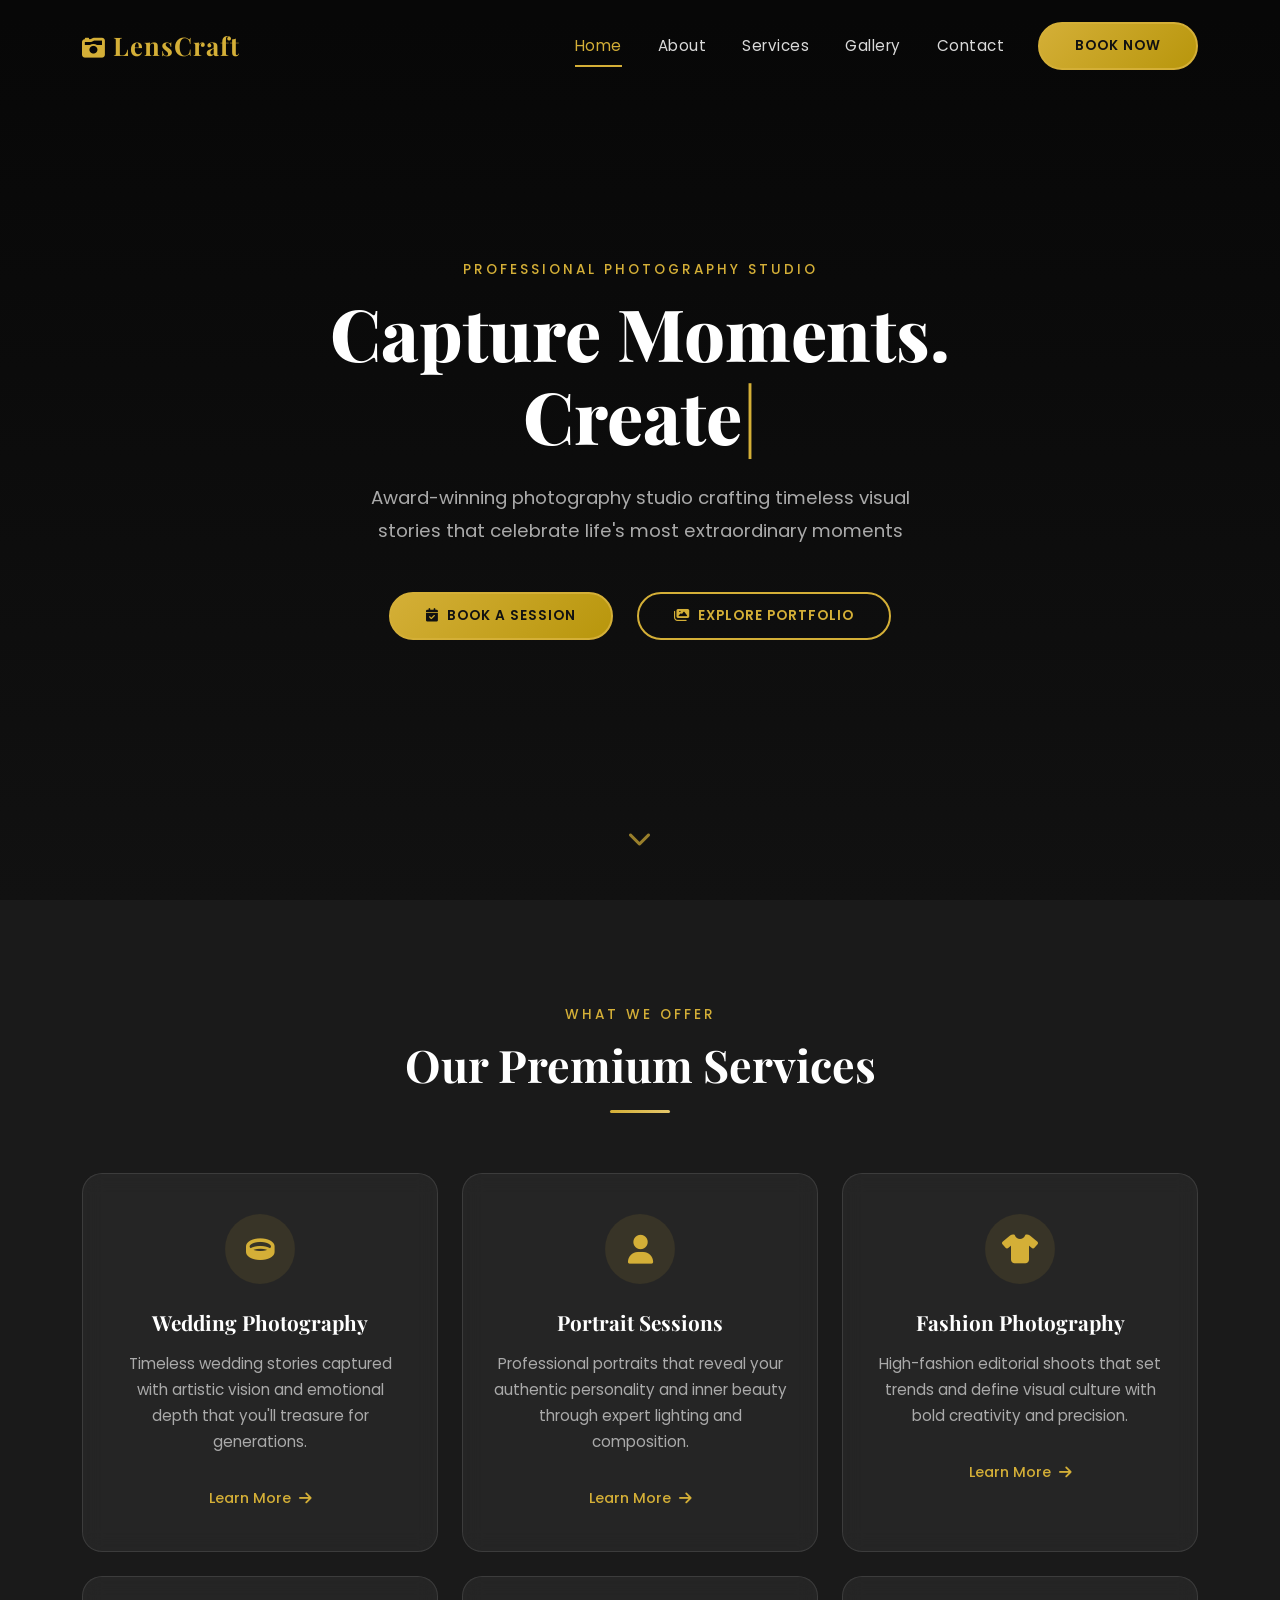
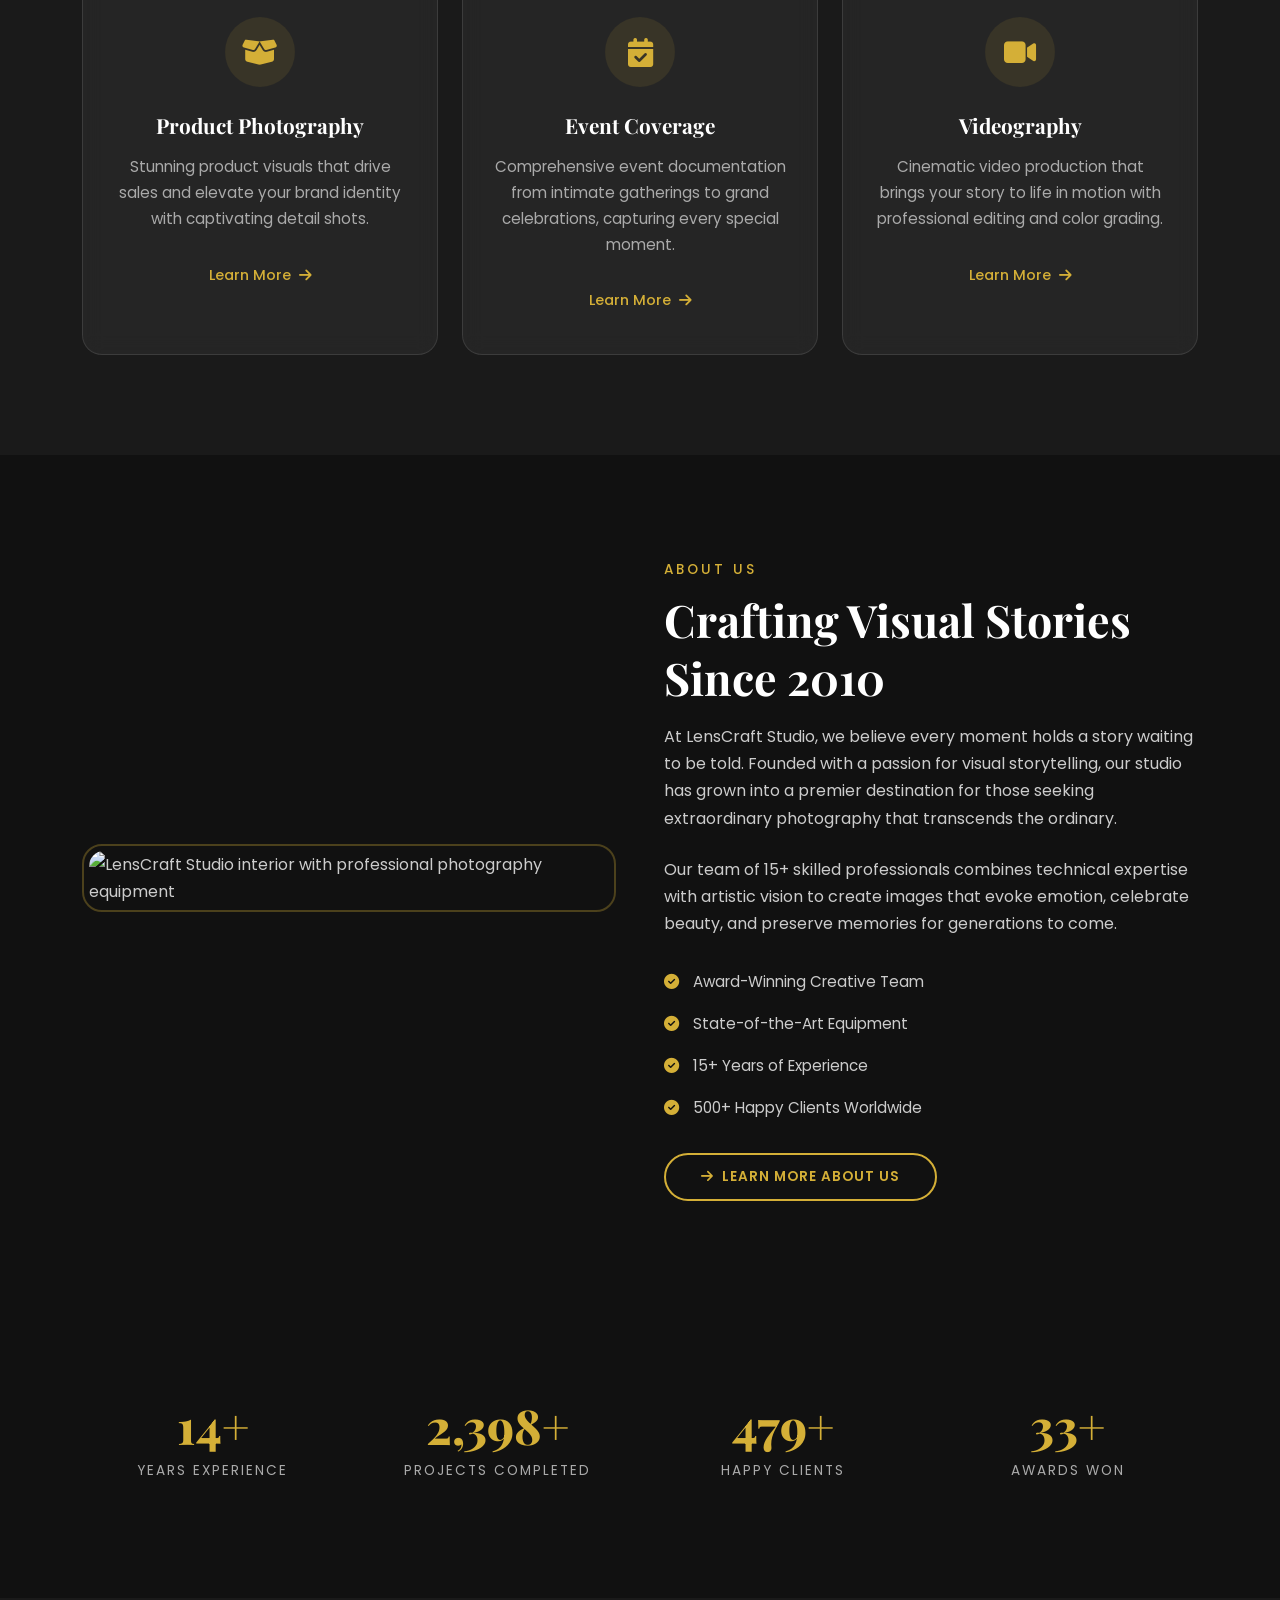
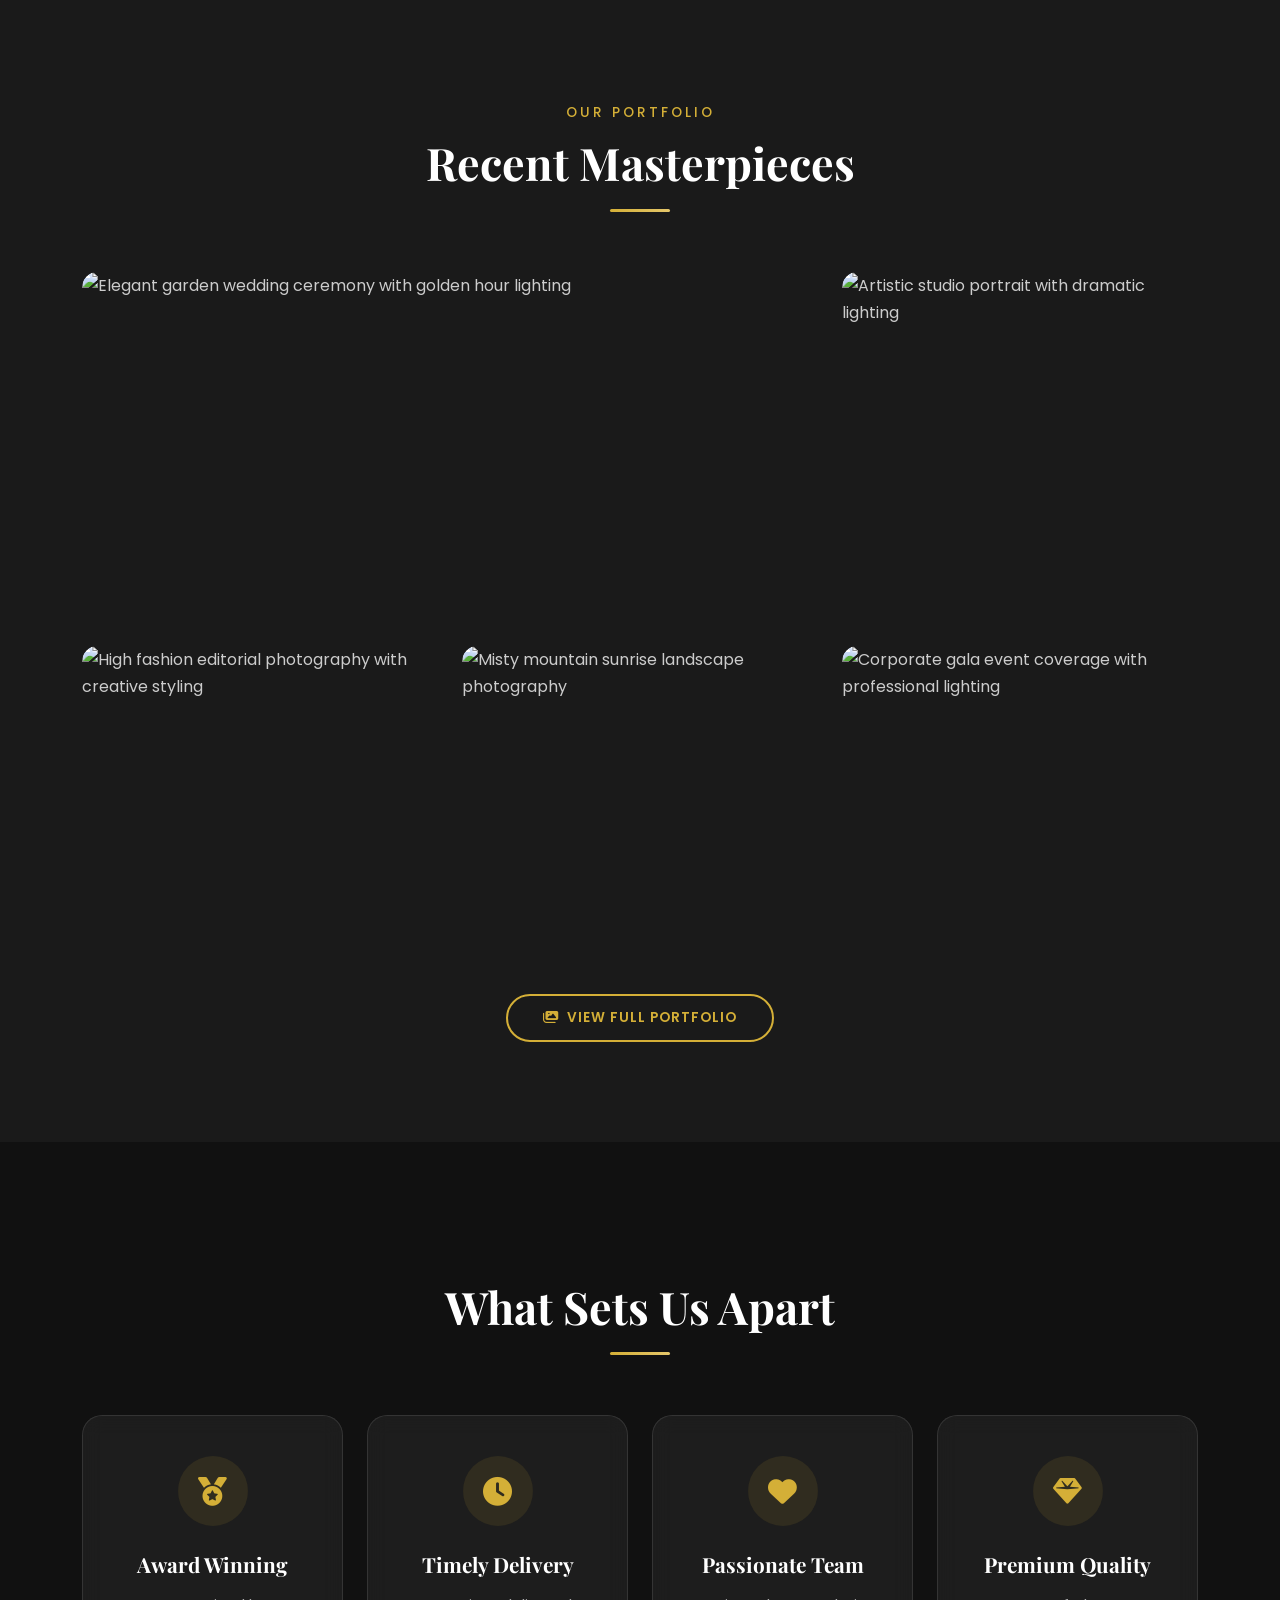
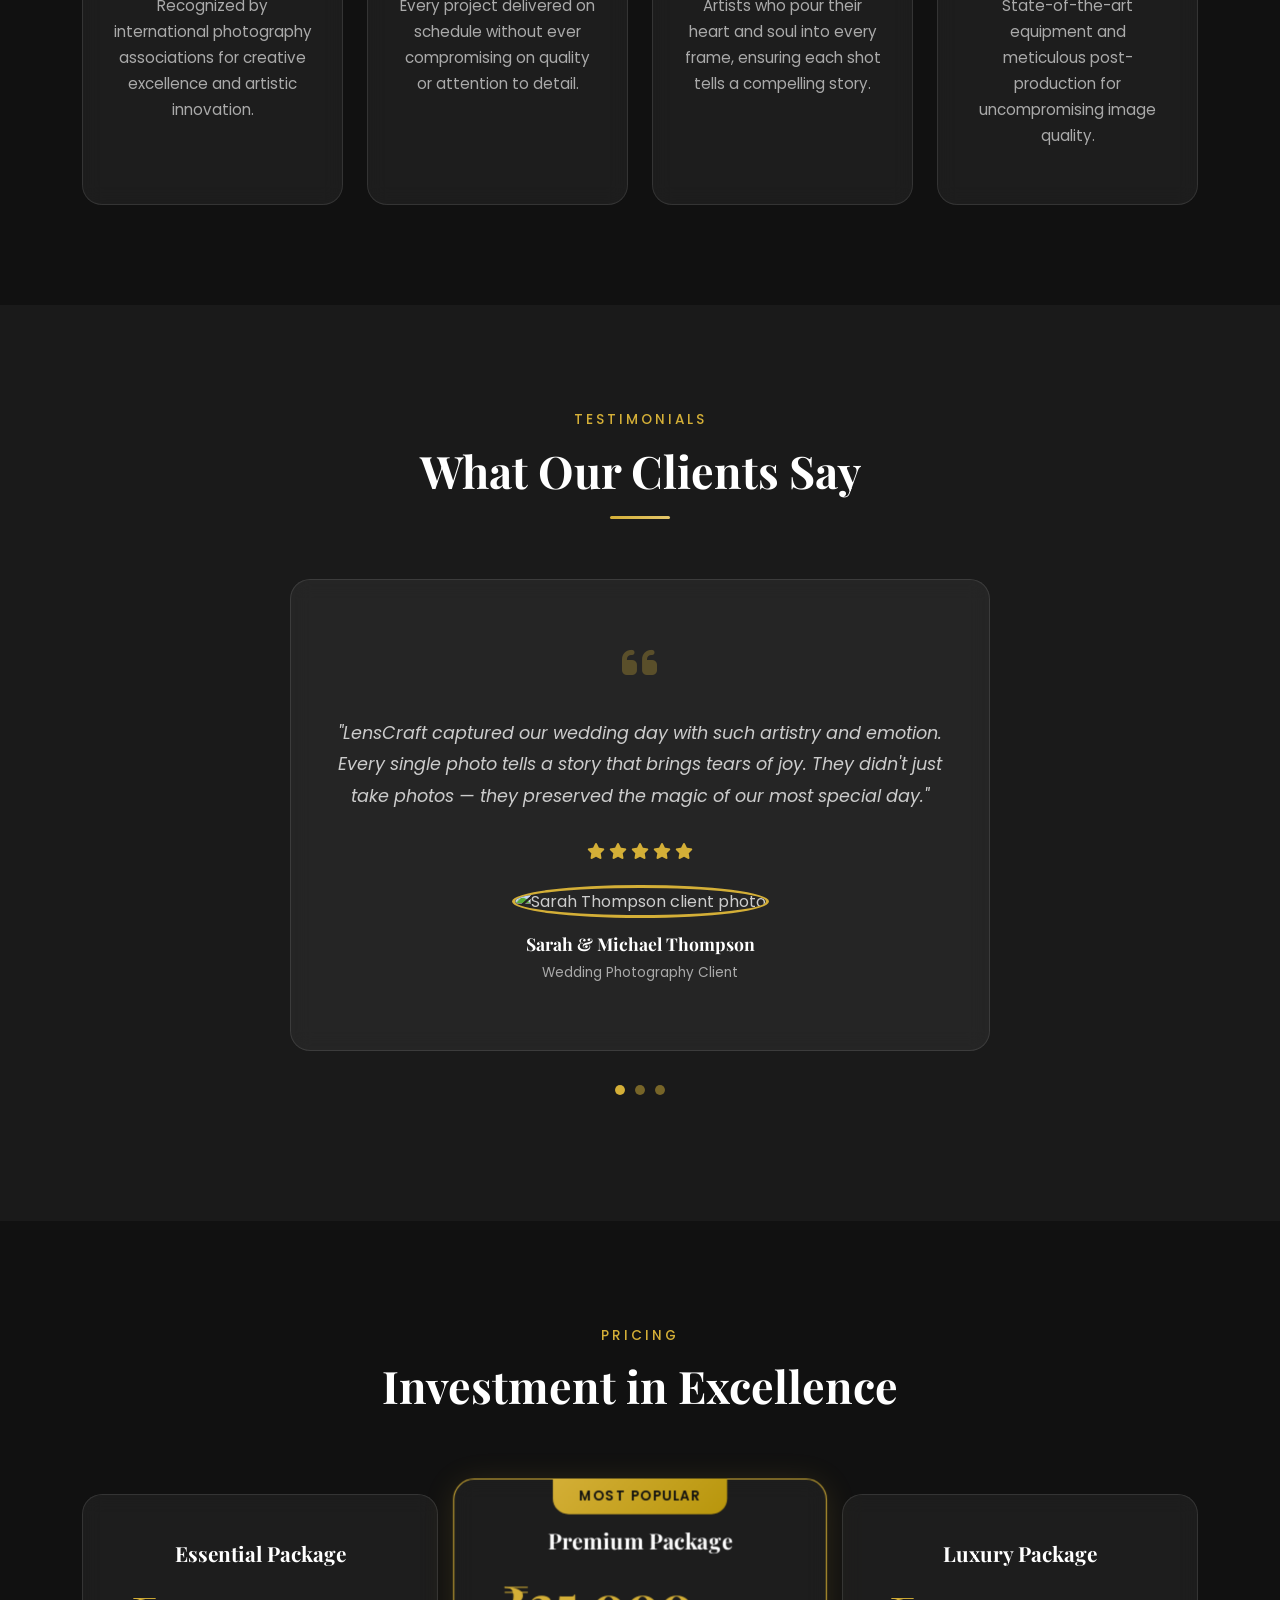
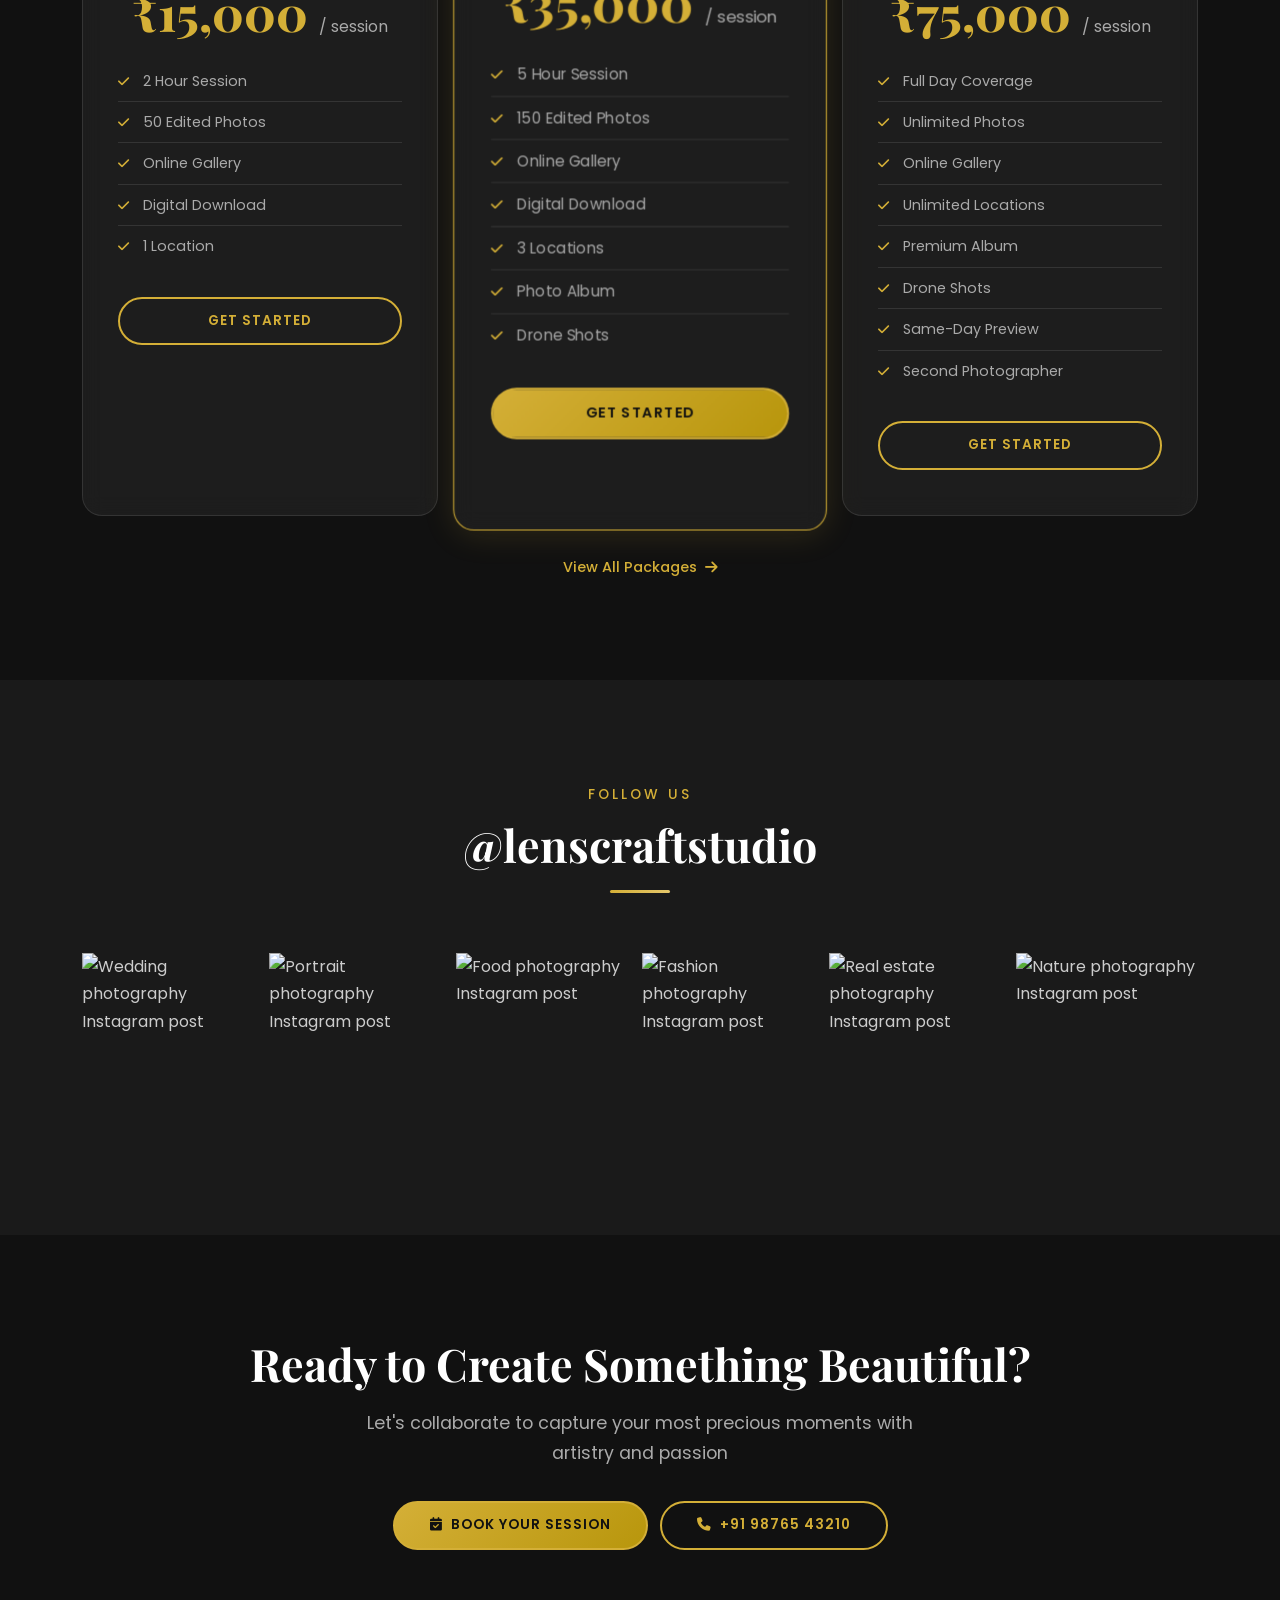
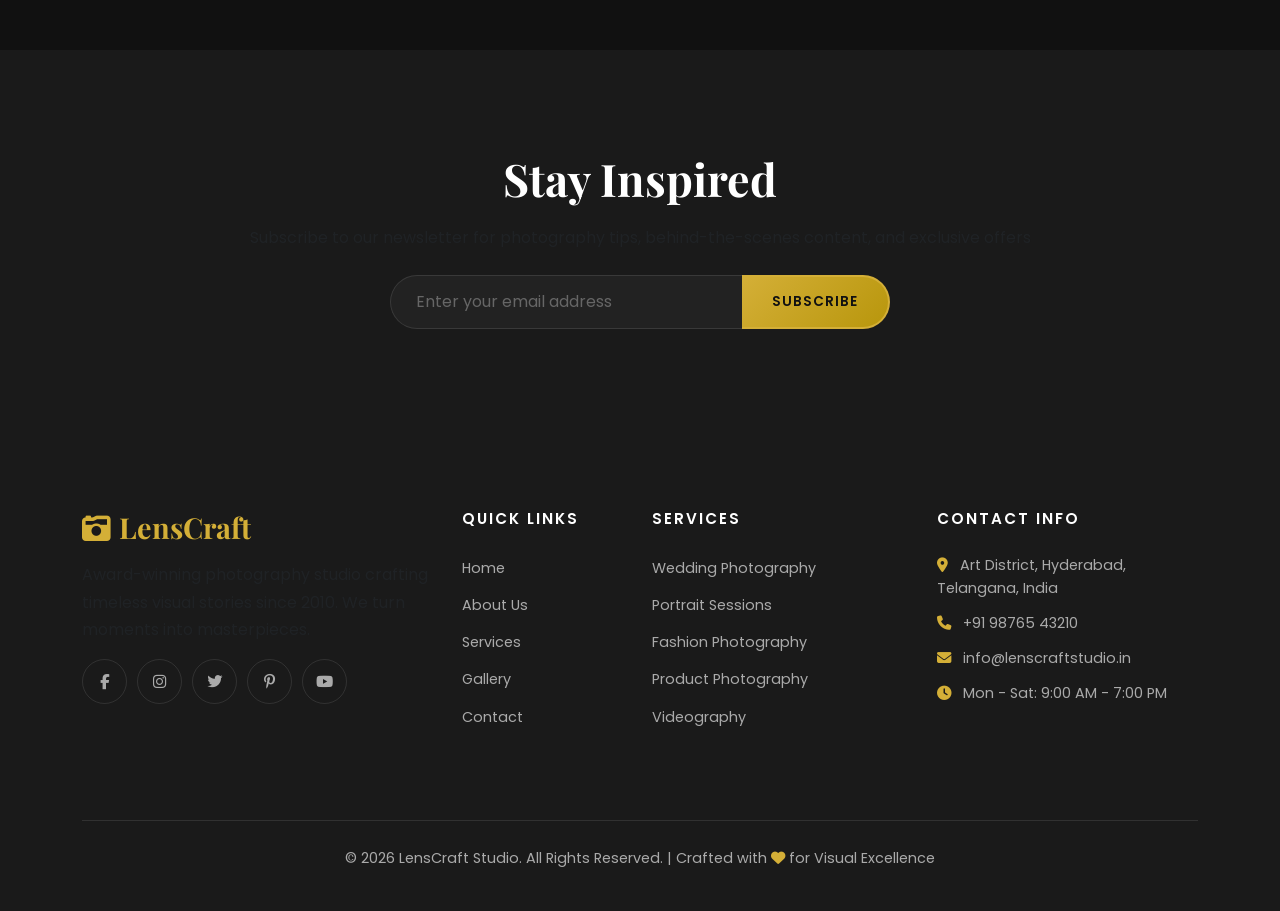
==== commit 86f6be04: "Updated project" ====
--- a/index.html
+++ b/index.html
@@ -54,7 +54,7 @@
                     <li class="nav-item"><a class="nav-link" href="gallery.html">Gallery</a></li>
                     <li class="nav-item"><a class="nav-link" href="contact.html">Contact</a></li>
                 </ul>
-                <a href="contact.html" class="btn btn-gold">Book Now</a>
+                <a href="booking.html" class="btn btn-gold">Book Now</a>
             </div>
         </div>
     </nav>
@@ -69,7 +69,7 @@
             </h1>
             <p class="hero-subtitle reveal reveal-delay-2">Award-winning photography studio crafting timeless visual stories that celebrate life's most extraordinary moments</p>
             <div class="hero-buttons reveal reveal-delay-3">
-                <a href="contact.html" class="btn btn-gold"><i class="fas fa-calendar-check me-2"></i>Book a Session</a>
+                <a href="booking.html" class="btn btn-gold"><i class="fas fa-calendar-check me-2"></i>Book a Session</a>
                 <a href="gallery.html" class="btn btn-gold-outline"><i class="fas fa-images me-2"></i>Explore Portfolio</a>
             </div>
         </div>
@@ -400,7 +400,7 @@
                 <div class="col-lg-4 col-md-6 reveal reveal-delay-1">
                     <div class="pricing-card">
                         <h4 class="pricing-name">Essential Package</h4>
-                        <div class="price">$499 <span>/ session</span></div>
+                        <div class="price">₹15,000 <span>/ session</span></div>
                         <ul class="pricing-features">
                             <li><i class="fas fa-check"></i> 2 Hour Session</li>
                             <li><i class="fas fa-check"></i> 50 Edited Photos</li>
@@ -408,7 +408,7 @@
                             <li><i class="fas fa-check"></i> Digital Download</li>
                             <li><i class="fas fa-check"></i> 1 Location</li>
                         </ul>
-                        <a href="contact.html" class="btn btn-gold-outline w-100">Get Started</a>
+                        <a href="booking.html?package=Essential" class="btn btn-gold-outline w-100">Get Started</a>
                     </div>
                 </div>
                 <!-- Premium (Featured) -->
@@ -416,7 +416,7 @@
                     <div class="pricing-card featured">
                         <span class="badge-popular">Most Popular</span>
                         <h4 class="pricing-name">Premium Package</h4>
-                        <div class="price">$999 <span>/ session</span></div>
+                        <div class="price">₹35,000 <span>/ session</span></div>
                         <ul class="pricing-features">
                             <li><i class="fas fa-check"></i> 5 Hour Session</li>
                             <li><i class="fas fa-check"></i> 150 Edited Photos</li>
@@ -426,14 +426,14 @@
                             <li><i class="fas fa-check"></i> Photo Album</li>
                             <li><i class="fas fa-check"></i> Drone Shots</li>
                         </ul>
-                        <a href="contact.html" class="btn btn-gold w-100">Get Started</a>
+                        <a href="booking.html?package=Premium" class="btn btn-gold w-100">Get Started</a>
                     </div>
                 </div>
                 <!-- Luxury -->
                 <div class="col-lg-4 col-md-6 reveal reveal-delay-3">
                     <div class="pricing-card">
                         <h4 class="pricing-name">Luxury Package</h4>
-                        <div class="price">$1,999 <span>/ session</span></div>
+                        <div class="price">₹75,000 <span>/ session</span></div>
                         <ul class="pricing-features">
                             <li><i class="fas fa-check"></i> Full Day Coverage</li>
                             <li><i class="fas fa-check"></i> Unlimited Photos</li>
@@ -444,7 +444,7 @@
                             <li><i class="fas fa-check"></i> Same-Day Preview</li>
                             <li><i class="fas fa-check"></i> Second Photographer</li>
                         </ul>
-                        <a href="contact.html" class="btn btn-gold-outline w-100">Get Started</a>
+                        <a href="booking.html?package=Luxury" class="btn btn-gold-outline w-100">Get Started</a>
                     </div>
                 </div>
             </div>
@@ -498,8 +498,8 @@
             <h2 class="reveal">Ready to Create Something Beautiful?</h2>
             <p class="reveal reveal-delay-1">Let's collaborate to capture your most precious moments with artistry and passion</p>
             <div class="reveal reveal-delay-2">
-                <a href="contact.html" class="btn btn-gold me-2"><i class="fas fa-calendar-check me-2"></i>Book Your Session</a>
-                <a href="tel:+15551234567" class="btn btn-gold-outline"><i class="fas fa-phone me-2"></i>+1 (555) 123-4567</a>
+                <a href="booking.html" class="btn btn-gold me-2"><i class="fas fa-calendar-check me-2"></i>Book Your Session</a>
+                <a href="tel:+919876543210" class="btn btn-gold-outline"><i class="fas fa-phone me-2"></i>+91 98765 43210</a>
             </div>
         </div>
     </section>
@@ -562,9 +562,9 @@
                 <div class="col-lg-3 col-md-6 mb-4">
                     <h5 class="footer-heading">Contact Info</h5>
                     <ul class="list-unstyled footer-contact">
-                        <li><i class="fas fa-map-marker-alt me-2 gold-text"></i> 123 Creative Avenue, Art District, NY 10001</li>
-                        <li><i class="fas fa-phone me-2 gold-text"></i> +1 (555) 123-4567</li>
-                        <li><i class="fas fa-envelope me-2 gold-text"></i> hello@lenscraftstudio.com</li>
+                        <li><i class="fas fa-map-marker-alt me-2 gold-text"></i> Art District, Hyderabad, Telangana, India</li>
+                        <li><i class="fas fa-phone me-2 gold-text"></i> +91 98765 43210</li>
+                        <li><i class="fas fa-envelope me-2 gold-text"></i> info@lenscraftstudio.in</li>
                         <li><i class="fas fa-clock me-2 gold-text"></i> Mon - Sat: 9:00 AM - 7:00 PM</li>
                     </ul>
                 </div>
